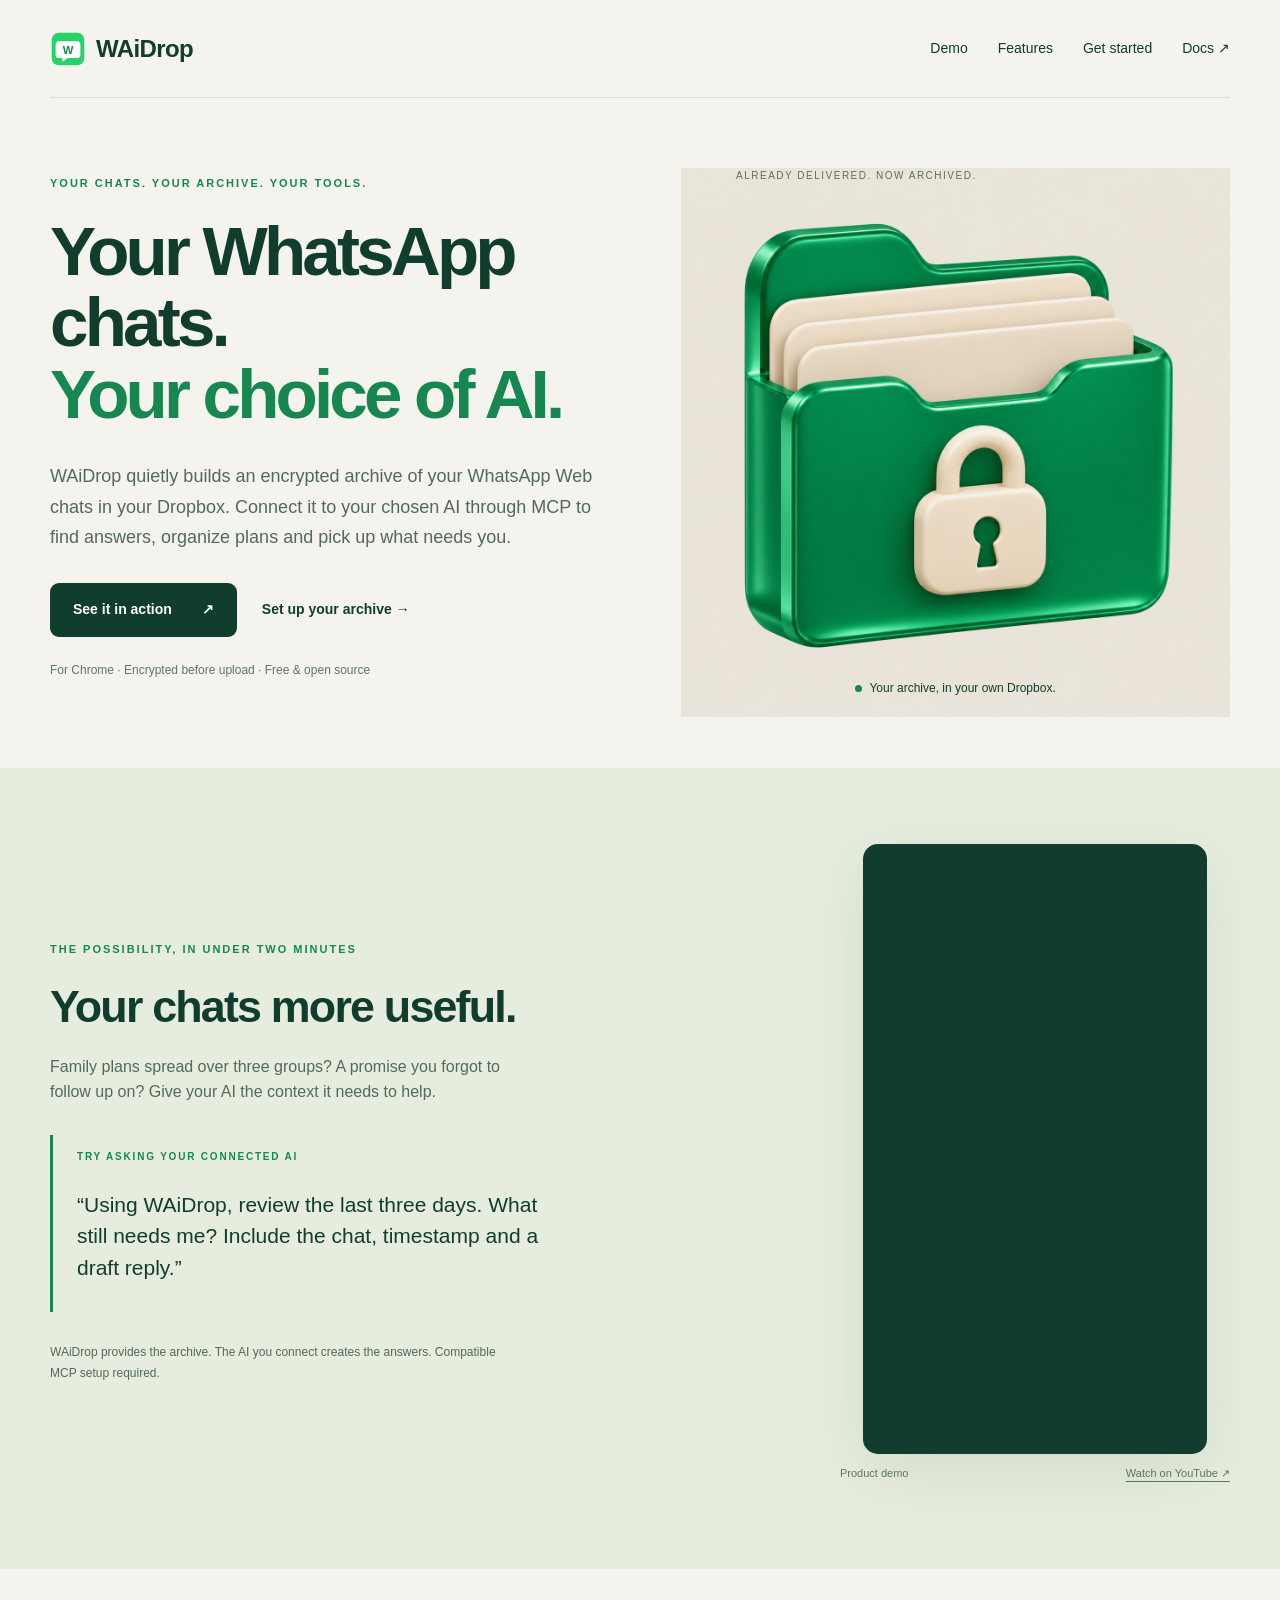
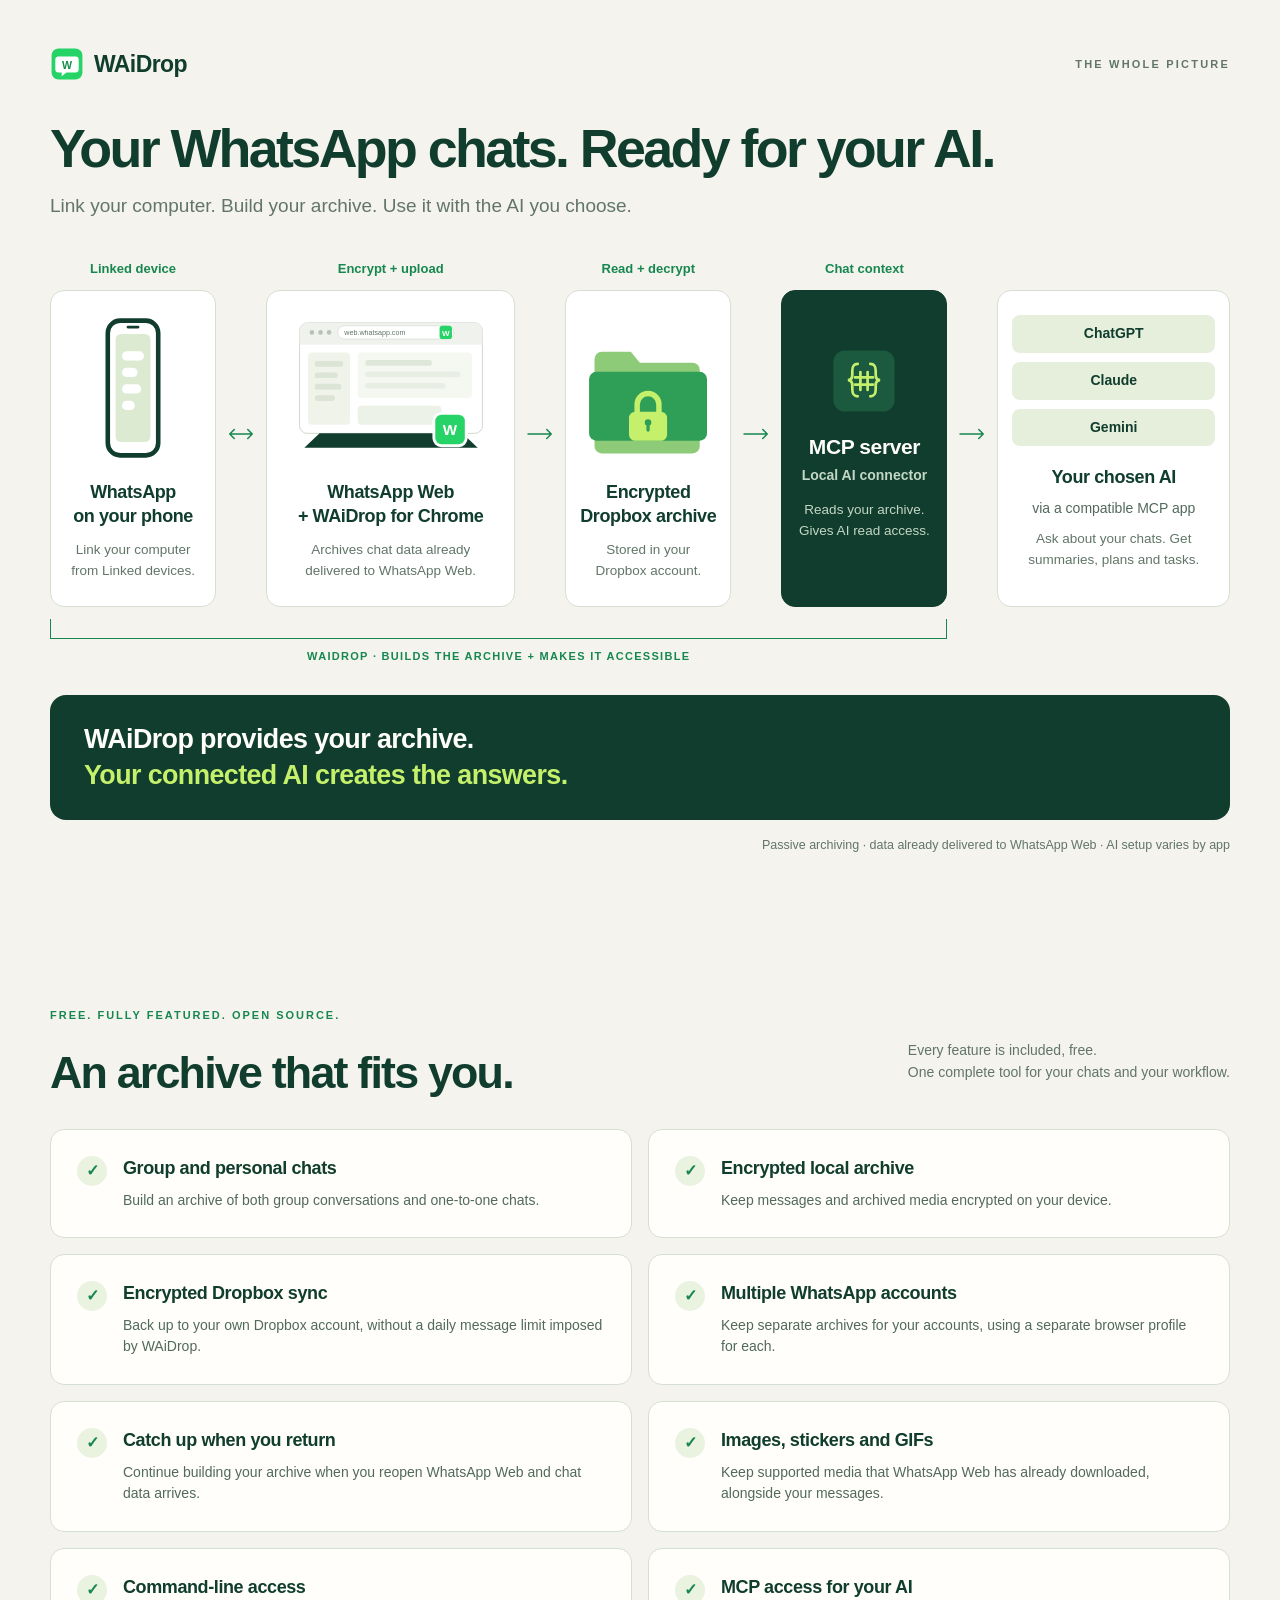
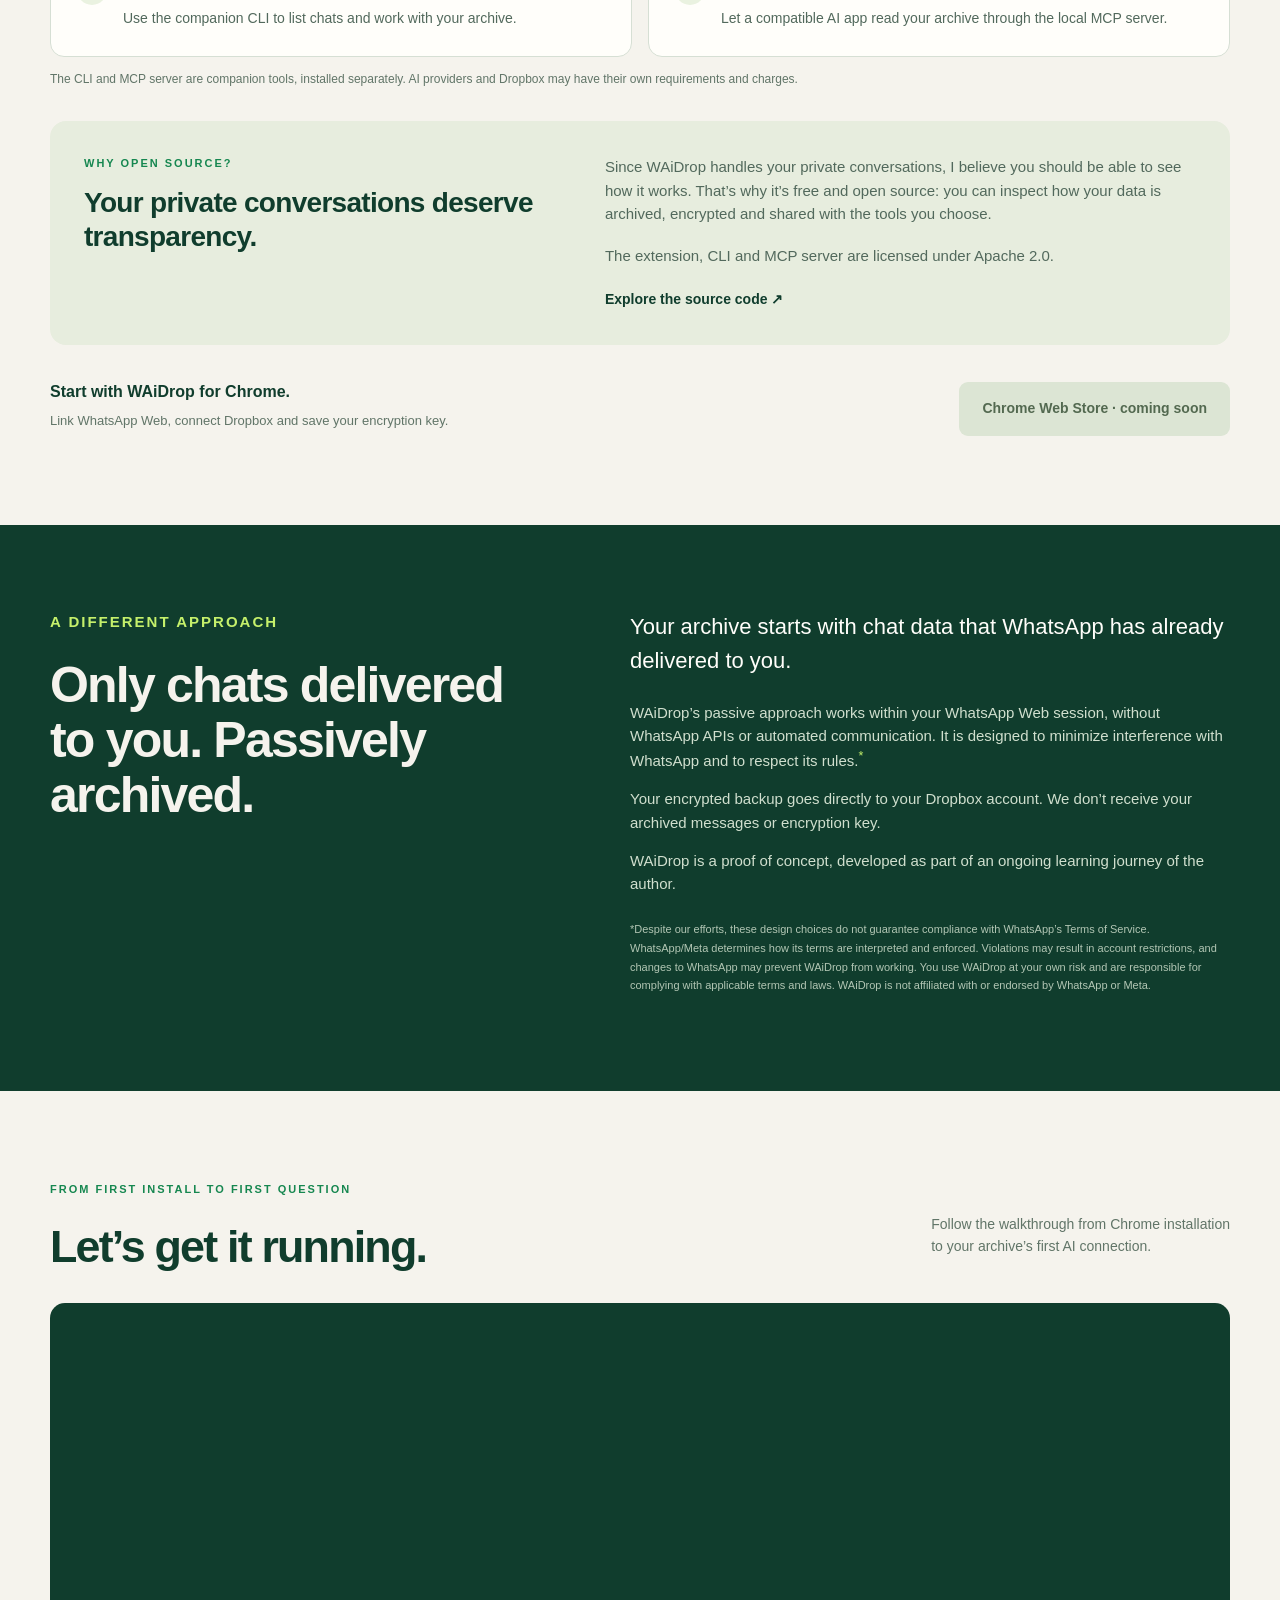
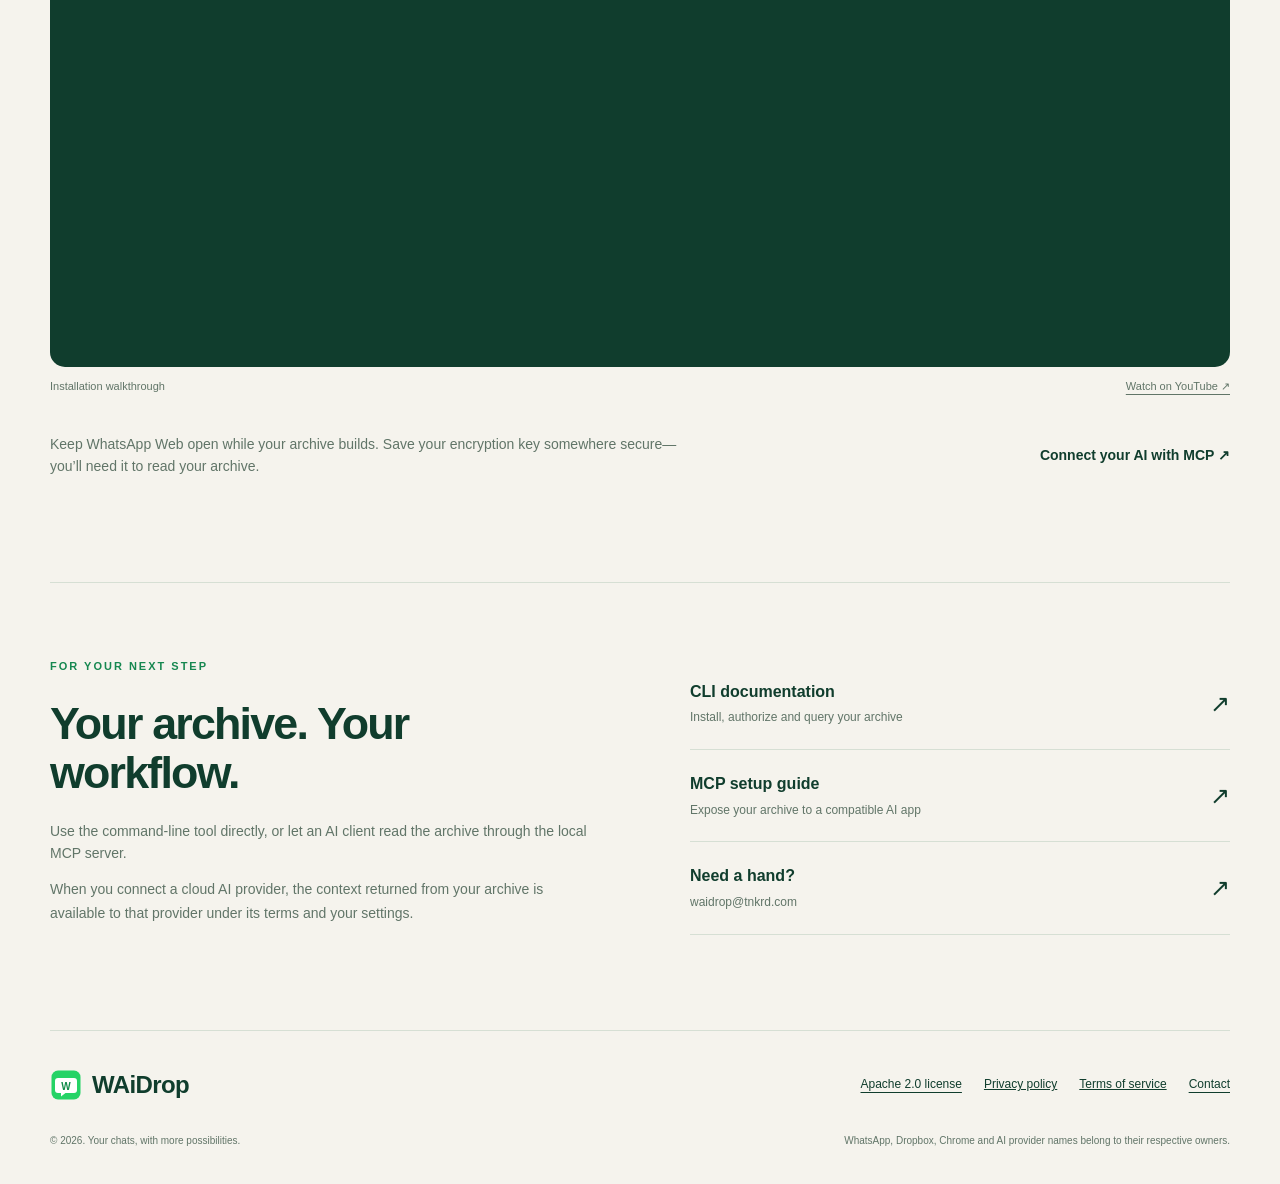
==== index.html @ aaced5b8 "Publish WAiDrop website" ====
<!doctype html>
<!-- SPDX-License-Identifier: Apache-2.0 --><html lang="en"><head><meta charset="utf-8"><meta name="viewport" content="width=device-width,initial-scale=1"><meta name="description" content="WAiDrop turns your WhatsApp Web chats into an encrypted Dropbox archive that you can use with compatible AI tools through MCP."><meta name="theme-color" content="#103d2d"><title>WAiDrop — Your WhatsApp chats. Your choice of AI.</title><link rel="icon" href="assets/logo.svg"><link rel="stylesheet" href="style.css"><script src="config.js" defer></script><script src="app.js" defer></script></head><body><a class="skip" href="#main">Skip to content</a>
<header class="nav wrap"><a href="#" class="brand"><img src="assets/logo.svg" alt="" width="36" height="36">WAiDrop</a><nav aria-label="Main navigation"><a href="#demo">Demo</a><a href="#plans">Features</a><a href="#setup">Get started</a><a href="https://github.com/thabiger/waidrop-cli#readme" target="_blank" rel="noopener">Docs ↗</a></nav></header>
<main id="main"><section class="hero wrap"><div class="hero-copy"><p class="eyebrow">YOUR CHATS. YOUR ARCHIVE. YOUR TOOLS.</p><h1>Your WhatsApp chats.<br><em>Your choice of AI.</em></h1><p class="lead">WAiDrop quietly builds an encrypted archive of your WhatsApp Web chats in your Dropbox. Connect it to your chosen AI through MCP to find answers, organize plans and pick up what needs you.</p><div class="actions"><a class="button primary" href="#demo">See it in action <span>↗</span></a><a class="text-link" href="#setup">Set up your archive →</a></div><p class="hero-note">For Chrome · Encrypted before upload · Free & open source</p></div><div class="hero-art"><span class="art-label">ALREADY DELIVERED. NOW ARCHIVED.</span><img src="assets/archive.png" alt="A green archive folder protected by a lock" width="1254" height="1254" fetchpriority="high"><div class="art-caption"><span class="dot"></span>Your archive, in your own Dropbox.</div></div></section>
<section id="demo" class="demo-section"><div class="wrap demo-grid"><div class="demo-copy"><p class="eyebrow">THE POSSIBILITY, IN UNDER TWO MINUTES</p><h2>Your chats more useful.</h2><p>Family plans spread over three groups? A promise you forgot to follow up on? Give your AI the context it needs to help.</p><div class="prompt"><span>TRY ASKING YOUR CONNECTED AI</span><p>“Using WAiDrop, review the last three days. What still needs me? Include the chat, timestamp and a draft reply.”</p></div><p class="micro">WAiDrop provides the archive. The AI you connect creates the answers. Compatible MCP setup required.</p></div><div class="demo-player"><div class="video-slot vertical" data-youtube="demoYouTubeId" data-title="WAiDrop product demo"><img class="placeholder-poster" src="assets/demo-poster.png" alt="Product demo preview"><span class="placeholder-label">Video coming soon</span></div><p class="video-caption">Product demo <a href="https://youtube.com/shorts/Az0S2JRi1bE" target="_blank" rel="noopener">Watch on YouTube ↗</a></p></div></div></section>
<section class="wrap picture-section" aria-labelledby="picture-title">
<div class="picture-top"><span class="picture-brand"><img src="assets/logo.svg" alt="" width="36" height="36">WAiDrop</span><p class="eyebrow">THE WHOLE PICTURE</p></div>
<h2 id="picture-title">Your WhatsApp chats. Ready for your AI.</h2>
<p class="picture-lead">Link your computer. Build your archive. Use it with the AI you choose.</p>
<div class="picture-flow">
<div class="picture-step"><p class="picture-label">Linked device</p><div class="picture-card"><div class="picture-art"><svg width="110" height="150" viewBox="0 0 120 160" fill="none" aria-hidden="true" focusable="false"><rect x="32.5" y="6.5" width="55" height="147" rx="13.5" fill="#fff" stroke="#103d2d" stroke-width="5"/><rect x="41" y="21" width="38" height="118" rx="6" fill="#dcead2"/><rect x="53" y="12" width="14" height="3" rx="1.5" fill="#103d2d"/><rect x="48" y="40" width="24" height="10" rx="5" fill="#fff"/><rect x="48" y="58" width="17" height="10" rx="5" fill="#fff"/><rect x="48" y="76" width="21" height="10" rx="5" fill="#fff"/><rect x="48" y="94" width="14" height="10" rx="5" fill="#fff"/></svg></div><h3>WhatsApp<br>on your phone</h3><p>Link your computer from Linked devices.</p></div></div>
<div class="picture-arrow" aria-hidden="true"><svg viewBox="0 0 40 24"><path d="M5 12h30M11 6l-6 6 6 6M29 6l6 6-6 6"/></svg></div>
<div class="picture-step"><p class="picture-label">Encrypt + upload</p><div class="picture-card"><div class="picture-art"><svg width="200" height="145" viewBox="0 0 210 152" fill="none" aria-hidden="true" focusable="false"><rect x="9" y="5" width="192" height="116" rx="8" fill="#fff" stroke="#cdd7cb"/><path d="M9 13a8 8 0 0 1 8-8h176a8 8 0 0 1 8 8v15H9V13z" fill="#f0f2ee"/><circle cx="22" cy="15" r="2.4" fill="#b8c3b6"/><circle cx="31" cy="15" r="2.4" fill="#b8c3b6"/><circle cx="40" cy="15" r="2.4" fill="#b8c3b6"/><rect x="49" y="8" width="122" height="14" rx="7" fill="#fff" stroke="#dfe4dc"/><text x="56" y="18" font-family="Inter,Arial,sans-serif" font-size="7.5" fill="#617568">web.whatsapp.com</text><rect x="156" y="8" width="13" height="14" rx="3" fill="#25d366"/><text x="162.5" y="18.5" text-anchor="middle" font-family="Arial,sans-serif" font-size="8.5" font-weight="700" fill="#fff">W</text><rect x="18" y="36" width="44" height="76" rx="4" fill="#eff3ea"/><rect x="25" y="45" width="30" height="6" rx="3" fill="#dbe4d5"/><rect x="25" y="57" width="24" height="6" rx="3" fill="#dbe4d5"/><rect x="25" y="69" width="28" height="6" rx="3" fill="#dbe4d5"/><rect x="25" y="81" width="21" height="6" rx="3" fill="#dbe4d5"/><rect x="70" y="36" width="120" height="48" rx="4" fill="#f5f8f1"/><rect x="78" y="44" width="70" height="6" rx="3" fill="#dfe7da"/><rect x="78" y="56" width="100" height="6" rx="3" fill="#e8eee3"/><rect x="78" y="68" width="84" height="6" rx="3" fill="#e8eee3"/><rect x="70" y="92" width="88" height="20" rx="4" fill="#edf2e8"/><path d="M30 121h150l16 15H14l16-15z" fill="#103d2d"/><rect x="150" y="100" width="34" height="34" rx="8" fill="#25d366" stroke="#fff" stroke-width="3"/><text x="167" y="123" text-anchor="middle" font-family="Arial,sans-serif" font-size="16" font-weight="700" fill="#fff">W</text></svg></div><h3>WhatsApp Web<br>+ WAiDrop for Chrome</h3><p>Archives chat data already delivered to WhatsApp Web.</p></div></div>
<div class="picture-arrow" aria-hidden="true"><svg viewBox="0 0 40 24"><path d="M4 12h31M29 6l6 6-6 6"/></svg></div>
<div class="picture-step"><p class="picture-label">Read + decrypt</p><div class="picture-card"><div class="picture-art"><svg width="140" height="128" viewBox="0 0 150 136" fill="none" aria-hidden="true" focusable="false"><path d="M16 24a8 8 0 0 1 8-8h32l10 12h58a8 8 0 0 1 8 8v84a8 8 0 0 1-8 8H24a8 8 0 0 1-8-8V24z" fill="#8ecb78"/><path d="M10 46a8 8 0 0 1 8-8h114a8 8 0 0 1 8 8v60a8 8 0 0 1-8 8H18a8 8 0 0 1-8-8V46z" fill="#2f9e57"/><path d="M63 84V74a12 12 0 0 1 24 0v10" stroke="#c5f06b" stroke-width="6" stroke-linecap="round"/><rect x="54" y="82" width="42" height="32" rx="7" fill="#c5f06b"/><circle cx="75" cy="94" r="3.6" fill="#2f9e57"/><rect x="73.2" y="96" width="3.6" height="8" rx="1.8" fill="#2f9e57"/></svg></div><h3>Encrypted<br>Dropbox archive</h3><p>Stored in your Dropbox account.</p></div></div>
<div class="picture-arrow" aria-hidden="true"><svg viewBox="0 0 40 24"><path d="M4 12h31M29 6l6 6-6 6"/></svg></div>
<div class="picture-step picture-step-dark"><p class="picture-label">Chat context</p><div class="picture-card"><div class="picture-art"><svg width="72" height="72" viewBox="0 0 80 80" fill="none" aria-hidden="true" focusable="false"><rect x="6" y="6" width="68" height="68" rx="13" fill="#1b5a3e"/><path d="M33 21c-6 0-6 5-6 8v4c0 4-2 6-5 6 3 0 5 2 5 6v4c0 3 0 8 6 8" stroke="#c5f06b" stroke-width="3" stroke-linecap="round"/><path d="M47 21c6 0 6 5 6 8v4c0 4 2 6 5 6-3 0-5 2-5 6v4c0 3 0 8-6 8" stroke="#c5f06b" stroke-width="3" stroke-linecap="round"/><path d="M36 30v20M44 30v20M30 36h20M30 44h20" stroke="#c5f06b" stroke-width="3" stroke-linecap="round"/></svg></div><h3>MCP server</h3><p class="picture-sub">Local AI connector</p><p>Reads your archive. Gives AI read access.</p></div></div>
<div class="picture-arrow" aria-hidden="true"><svg viewBox="0 0 40 24"><path d="M4 12h31M29 6l6 6-6 6"/></svg></div>
<div class="picture-step"><p class="picture-label" aria-hidden="true"></p><div class="picture-card"><div class="ai-pills"><span>ChatGPT</span><span>Claude</span><span>Gemini</span></div><h3>Your chosen AI</h3><p class="picture-ai-sub">via a compatible MCP app</p><p>Ask about your chats. Get summaries, plans and tasks.</p></div></div>
</div>
<div class="picture-scope" aria-hidden="true"><div class="picture-bracket"></div><p>WAiDrop · builds the archive + makes it accessible</p></div>
<div class="picture-banner"><p>WAiDrop provides your archive.</p><p>Your connected AI creates the answers.</p></div>
<p class="picture-footnote">Passive archiving · data already delivered to WhatsApp Web · AI setup varies by app</p>
</section>
<section id="plans" class="plans wrap" aria-labelledby="features-title">
<div class="section-top"><div><p class="eyebrow">FREE. FULLY FEATURED. OPEN SOURCE.</p><h2 id="features-title">An archive that fits you.</h2></div><p>Every feature is included, free.<br>One complete tool for your chats and your workflow.</p></div>
<div class="feature-grid"><article class="feature-card"><span class="feature-check" aria-hidden="true">✓</span><div><h3>Group and personal chats</h3><p>Build an archive of both group conversations and one-to-one chats.</p></div></article>
<article class="feature-card"><span class="feature-check" aria-hidden="true">✓</span><div><h3>Encrypted local archive</h3><p>Keep messages and archived media encrypted on your device.</p></div></article>
<article class="feature-card"><span class="feature-check" aria-hidden="true">✓</span><div><h3>Encrypted Dropbox sync</h3><p>Back up to your own Dropbox account, without a daily message limit imposed by WAiDrop.</p></div></article>
<article class="feature-card"><span class="feature-check" aria-hidden="true">✓</span><div><h3>Multiple WhatsApp accounts</h3><p>Keep separate archives for your accounts, using a separate browser profile for each.</p></div></article>
<article class="feature-card"><span class="feature-check" aria-hidden="true">✓</span><div><h3>Catch up when you return</h3><p>Continue building your archive when you reopen WhatsApp Web and chat data arrives.</p></div></article>
<article class="feature-card"><span class="feature-check" aria-hidden="true">✓</span><div><h3>Images, stickers and GIFs</h3><p>Keep supported media that WhatsApp Web has already downloaded, alongside your messages.</p></div></article>
<article class="feature-card"><span class="feature-check" aria-hidden="true">✓</span><div><h3>Command-line access</h3><p>Use the companion CLI to list chats and work with your archive.</p></div></article>
<article class="feature-card"><span class="feature-check" aria-hidden="true">✓</span><div><h3>MCP access for your AI</h3><p>Let a compatible AI app read your archive through the local MCP server.</p></div></article></div>
<p class="micro">The CLI and MCP server are companion tools, installed separately. AI providers and Dropbox may have their own requirements and charges.</p>
<aside class="transparency" aria-labelledby="transparency-title"><div><p class="eyebrow">WHY OPEN SOURCE?</p><h3 id="transparency-title">Your private conversations deserve transparency.</h3></div><div><p>Since WAiDrop handles your private conversations, I believe you should be able to see how it works. That’s why it’s free and open source: you can inspect how your data is archived, encrypted and shared with the tools you choose.</p><p class="micro">The extension, CLI and MCP server are licensed under Apache 2.0.</p><a class="text-link" href="https://github.com/thabiger/waidrop-extension" target="_blank" rel="noopener">Explore the source code ↗</a></div></aside>
<div class="store-row"><div><strong>Start with WAiDrop for Chrome.</strong><p>Link WhatsApp Web, connect Dropbox and save your encryption key.</p></div><a class="button primary store-link" aria-disabled="true">Chrome Web Store · coming soon</a></div>
</section>
<section class="passive"><div class="wrap passive-grid"><div><p class="eyebrow">A DIFFERENT APPROACH</p><h2>Only chats delivered to you. Passively archived.</h2></div><div><p class="passive-lead">Your archive starts with chat data that WhatsApp has already delivered to you.</p><p>WAiDrop’s passive approach works within your WhatsApp Web session, without WhatsApp APIs or automated communication. It is designed to minimize interference with WhatsApp and to respect its rules.<sup><a href="#responsibility" aria-label="Read compliance reservation">*</a></sup></p><p>Your encrypted backup goes directly to your Dropbox account. We don’t receive your archived messages or encryption key.</p><p>WAiDrop is a proof of concept, developed as part of an ongoing learning journey of the author.</p><p id="responsibility" class="reservation">*Despite our efforts, these design choices do not guarantee compliance with WhatsApp’s Terms of Service. WhatsApp/Meta determines how its terms are interpreted and enforced. Violations may result in account restrictions, and changes to WhatsApp may prevent WAiDrop from working. You use WAiDrop at your own risk and are responsible for complying with applicable terms and laws. WAiDrop is not affiliated with or endorsed by WhatsApp or Meta.</p></div></div></section>
<section id="setup" class="wrap setup"><div class="section-top"><div><p class="eyebrow">FROM FIRST INSTALL TO FIRST QUESTION</p><h2>Let’s get it running.</h2></div><p>Follow the walkthrough from Chrome installation<br>to your archive’s first AI connection.</p></div><div class="video-slot landscape" data-youtube="tutorialYouTubeId" data-title="WAiDrop installation and ChatGPT desktop walkthrough"><img class="placeholder-poster" src="assets/tutorial-poster.png" alt="Installation walkthrough preview"><span class="placeholder-label">Video coming soon</span></div><p class="video-caption">Installation walkthrough <a href="https://youtu.be/4S1On8wO6k0" target="_blank" rel="noopener">Watch on YouTube ↗</a></p><div class="setup-bottom"><p>Keep WhatsApp Web open while your archive builds. Save your encryption key somewhere secure—you’ll need it to read your archive.</p><a class="text-link" href="https://github.com/thabiger/waidrop-cli/blob/main/docs/mcp.md" target="_blank" rel="noopener">Connect your AI with MCP ↗</a></div></section>
<section id="docs" class="wrap docs"><div><p class="eyebrow">FOR YOUR NEXT STEP</p><h2>Your archive. Your workflow.</h2><p>Use the command-line tool directly, or let an AI client read the archive through the local MCP server.</p><p class="micro">When you connect a cloud AI provider, the context returned from your archive is available to that provider under its terms and your settings.</p></div><div class="doc-links"><a href="https://github.com/thabiger/waidrop-cli#readme" target="_blank" rel="noopener"><span><strong>CLI documentation</strong><small>Install, authorize and query your archive</small></span><b>↗</b></a><a href="https://github.com/thabiger/waidrop-cli/blob/main/docs/mcp.md" target="_blank" rel="noopener"><span><strong>MCP setup guide</strong><small>Expose your archive to a compatible AI app</small></span><b>↗</b></a><a href="mailto:waidrop@tnkrd.com"><span><strong>Need a hand?</strong><small>waidrop@tnkrd.com</small></span><b>↗</b></a></div></section></main>
<footer class="wrap"><div class="footer-top"><a href="#" class="brand"><img src="assets/logo.svg" alt="" width="32" height="32">WAiDrop</a><div><a href="LICENSE">Apache 2.0 license</a><button class="footer-link" data-legal="privacy">Privacy policy</button><button class="footer-link" data-legal="terms">Terms of service</button><a href="mailto:waidrop@tnkrd.com">Contact</a></div></div><div class="footer-bottom"><p>© 2026. Your chats, with more possibilities.</p><p>WhatsApp, Dropbox, Chrome and AI provider names belong to their respective owners.</p></div></footer><dialog id="legal"><div class="dialog-head"><strong id="legal-title"></strong><button id="close-legal" aria-label="Close legal information">×</button></div><div id="legal-content"></div></dialog></body></html>
---- style.css ----
/* SPDX-License-Identifier: Apache-2.0 */
*{box-sizing:border-box}html{scroll-behavior:smooth;scroll-padding-top:24px}body{margin:0;background:#f5f3ed;color:#103d2d;font-family:Inter,-apple-system,BlinkMacSystemFont,"Segoe UI",sans-serif;line-height:1.55}a{color:inherit;text-underline-offset:4px}button,a{-webkit-tap-highlight-color:transparent}button{font:inherit}.wrap{width:min(1180px,calc(100% - 80px));margin-inline:auto}.nav{display:flex;align-items:center;justify-content:space-between;padding-block:30px;border-bottom:1px solid #d6dfd4}.brand{display:flex;gap:10px;align-items:center;font-size:24px;font-weight:750;text-decoration:none;letter-spacing:-.6px}.nav nav{display:flex;gap:30px;font-size:14px}.nav nav a{text-decoration:none}.nav a:hover,.text-link:hover{text-decoration:underline}.hero{display:grid;grid-template-columns:1.15fr 1fr;align-items:center;min-height:650px;padding-block:70px}.eyebrow{font-size:11px;letter-spacing:2px;font-weight:750;margin:0 0 24px;color:#168750}h1{font-size:clamp(48px,5.4vw,74px);line-height:1.04;letter-spacing:-3.8px;margin:0 0 30px;font-weight:700}h1 em{font-style:normal;color:#168750}h2{font-size:clamp(34px,3.5vw,48px);letter-spacing:-1.8px;line-height:1.1;margin:0 0 24px;font-weight:650}h3{font-size:20px;letter-spacing:-.4px;line-height:1.3}.lead{font-size:18px;line-height:1.7;max-width:570px;color:#52695c}.actions{display:flex;gap:25px;align-items:center;margin-top:30px;flex-wrap:wrap}.button{border:0;border-radius:9px;padding:16px 23px;display:inline-flex;gap:30px;align-items:center;text-decoration:none;font-size:14px;font-weight:650}.primary{background:#103d2d;color:#fffefa}.button:hover{background:#1b5940}.text-link{font-size:14px;font-weight:650;text-decoration:none}.hero-note{font-size:12px;color:#617568;margin-top:24px}.hero-art{position:relative;text-align:center}.hero-art img{width:100%;height:auto;display:block;mix-blend-mode:multiply}.art-label{position:absolute;top:0;left:10%;font-size:10px;letter-spacing:1.5px;color:#617568}.art-caption{font-size:12px;margin-top:-38px;position:relative}.dot{display:inline-block;width:7px;height:7px;border-radius:50%;background:#168750;margin-right:7px}.demo-section{background:#e7edde;padding:76px 0}.demo-grid{display:grid;grid-template-columns:1fr 390px;gap:120px;align-items:center}.demo-copy>p:not(.eyebrow){max-width:470px;color:#52695c}.prompt{border-left:3px solid #168750;margin:30px 0;padding:8px 0 8px 24px;max-width:500px}.prompt span{font-size:10px;letter-spacing:1.8px;font-weight:700;color:#168750}.prompt p{font-size:21px;line-height:1.5}.micro{font-size:12px;line-height:1.7;color:#617568}.video-slot{background:#103d2d;position:relative;border-radius:15px;overflow:hidden}.vertical{aspect-ratio:9/16;max-height:610px;margin:auto;width:auto;max-width:100%;box-shadow:0 18px 60px #103d2d18}.video-slot video,.video-slot iframe{width:100%;height:100%;display:block;position:absolute;inset:0;border:0}.video-slot video{object-fit:contain}.landscape{aspect-ratio:16/9}.video-caption{display:flex;gap:10px;justify-content:space-between;font-size:11px;color:#617568}.video-caption span{font-size:10px;border:1px dashed #94aa95;border-radius:4px;padding:1px 5px}.flow-section{padding:86px 0;border-bottom:1px solid #d6dfd4}.flow{display:grid;grid-template-columns:1fr 40px 1fr 40px 1fr;gap:22px;margin-top:46px}.flow>span{align-self:center;color:#168750;font-size:25px}.flow b{font-size:12px;color:#168750}.flow p{font-size:14px;color:#617568;max-width:295px}.plans{padding-block:88px}.section-top{display:flex;justify-content:space-between;gap:40px;align-items:end;margin-bottom:32px}.section-top>p{font-size:14px;color:#617568}.section-top h2{margin-bottom:0}.table-wrap{background:#fffefa;border:1px solid #d6dfd4;border-radius:14px;overflow:auto}table{border-collapse:collapse;width:100%;text-align:left;font-size:14px;min-width:570px}th,td{padding:18px 26px;border-bottom:1px solid #e1e6db}tbody th{font-weight:500;width:52%}thead th{padding-block:24px}thead th span{font-size:28px;letter-spacing:-.8px}thead small{display:block;font-weight:400;color:#617568;font-size:12px}th:last-child,td:last-child{background:#eaf2e0;width:24%}tbody tr:last-child>*{border-bottom:0}td{color:#52695c}td:last-child{color:#103d2d;font-weight:600}.store-row{margin-top:35px;display:flex;gap:25px;justify-content:space-between;align-items:center}.store-row p{margin:6px 0;font-size:13px;color:#617568}.store-link[aria-disabled=true]{background:#dce5d4;color:#536950;cursor:default}.passive{background:#103d2d;color:#f5f3ed;padding:85px 0}.passive-grid{display:grid;grid-template-columns:1fr 1.2fr;gap:80px}.passive .eyebrow{color:#c5f06b}.passive h2{font-size:50px}.passive p{font-size:15px;color:#d0dfce}.passive .passive-lead{font-size:22px;color:#fffefa;margin-top:0}.passive .reservation{font-size:11px;line-height:1.7;color:#b2c6b4;margin-top:25px}.passive sup a{text-decoration:none;color:#c5f06b}.setup{padding-block:90px}.setup-bottom{display:flex;justify-content:space-between;gap:50px;align-items:center;margin-top:25px}.setup-bottom p{font-size:14px;color:#617568;max-width:650px}.setup-bottom a{white-space:nowrap}.docs{border-top:1px solid #d6dfd4;display:grid;grid-template-columns:1fr 1fr;gap:100px;padding-block:75px 90px}.docs>div>p:not(.eyebrow){color:#617568;font-size:14px}.doc-links>a{display:flex;justify-content:space-between;align-items:center;padding:22px 0;border-bottom:1px solid #d6dfd4;text-decoration:none}.doc-links>a:hover strong{text-decoration:underline}.doc-links strong,.doc-links small{display:block}.doc-links strong{font-size:16px}.doc-links small{color:#617568;font-size:12px;margin-top:4px}.doc-links b{font-size:24px;font-weight:400}footer{padding-block:35px;border-top:1px solid #d6dfd4}.footer-top,.footer-bottom{display:flex;justify-content:space-between;gap:30px;align-items:center}.footer-top>div{display:flex;gap:22px;align-items:center;font-size:12px}.footer-link{border:0;background:none;color:inherit;padding:0;cursor:pointer;text-decoration:underline;font-size:12px}.footer-bottom{margin-top:30px;align-items:start}.footer-bottom p{font-size:10px;color:#617568;margin:0;max-width:400px}dialog{border:0;border-radius:16px;padding:0;background:#fffefa;color:#103d2d;width:min(840px,calc(100% - 30px));max-height:85vh}dialog::backdrop{background:#0c281dcc;backdrop-filter:blur(4px)}.dialog-head{display:flex;justify-content:space-between;align-items:center;position:sticky;top:0;background:#fffefa;padding:20px 30px;border-bottom:1px solid #d6dfd4}.dialog-head button{background:none;border:0;font-size:30px;cursor:pointer;color:inherit}#legal-content{padding:15px 30px 35px;font-size:14px}#legal-content h1{font-size:30px;letter-spacing:-1px;line-height:1.2}#legal-content h2{font-size:21px;letter-spacing:-.5px;margin-top:35px}#legal-content table{font-size:11px;min-width:550px}#legal-content td,#legal-content th{padding:10px}.sr-only,.skip:not(:focus){position:absolute;width:1px;height:1px;overflow:hidden;clip:rect(0,0,0,0)}.skip:focus{position:fixed;z-index:10;background:#c5f06b;padding:10px}a:focus-visible,button:focus-visible{outline:3px solid #85b342;outline-offset:5px}@media(max-width:900px){.wrap{width:calc(100% - 40px)}.hero{grid-template-columns:1fr 1fr;gap:15px;min-height:auto;padding-block:60px}h1{font-size:48px;letter-spacing:-2.5px}.lead{font-size:16px}.demo-grid{gap:50px;grid-template-columns:1fr 300px}.vertical{max-height:540px}.passive-grid{gap:35px}.passive h2{font-size:40px}.docs{gap:40px}.section-top{align-items:start}.setup-bottom{flex-wrap:wrap;gap:10px}}@media(max-width:640px){.nav{padding-block:20px}.brand{font-size:21px}.nav nav{gap:15px;font-size:12px}.nav nav a:last-child{display:none}.hero{grid-template-columns:1fr;padding-top:45px}.hero-copy{position:relative;z-index:1}h1{font-size:52px;letter-spacing:-3px}.eyebrow{font-size:9px;letter-spacing:1.5px}.hero-art{width:80%;margin:20px auto 15px}.art-label{font-size:8px}.art-caption{margin-top:-25px;font-size:11px}.actions{gap:18px}.hero-note{font-size:10px}.demo-grid,.passive-grid,.docs{grid-template-columns:1fr;gap:35px}.demo-section{padding:50px 0}.demo-player{width:100%;max-width:330px;margin:auto}.vertical{max-height:580px}.prompt p{font-size:19px}.flow-section,.plans,.setup{padding-block:55px}.flow{grid-template-columns:1fr;gap:8px;margin-top:28px}.flow>span{transform:rotate(90deg);justify-self:start;margin:8px 0 8px 6px}.flow h3{margin:10px 0}.flow p{max-width:100%;margin:8px 0}.section-top{display:block}.section-top>p{margin-top:20px}.table-wrap{margin-inline:-8px}table{font-size:12px;min-width:450px}th,td{padding:15px 14px}.store-row{align-items:start;flex-direction:column}.store-link{width:100%;justify-content:center}.passive{padding:50px 0}.passive h2{font-size:40px}.setup-bottom a{white-space:normal}.docs{padding-block:50px}.footer-top,.footer-bottom{align-items:start;flex-direction:column;gap:20px}.footer-top>div{flex-wrap:wrap;gap:18px}.footer-bottom{margin-top:22px}.video-caption{font-size:10px;flex-wrap:wrap}}@media(prefers-reduced-motion:reduce){html{scroll-behavior:auto}}
.video-slot .placeholder-poster{position:absolute;inset:0;width:100%;height:100%;object-fit:contain}.placeholder-label{position:absolute;left:50%;top:50%;transform:translate(-50%,-50%);padding:12px 20px;background:#103d2deb;color:#fffefa;border:1px solid #ffffff40;border-radius:9px;font-size:14px;white-space:nowrap}

.picture-section{padding-block:78px 64px}
.picture-top{display:flex;align-items:center;justify-content:space-between;margin-bottom:38px}
.picture-brand{display:flex;align-items:center;gap:10px;font-size:23px;font-weight:750;letter-spacing:-.6px}
.picture-brand img{width:34px;height:34px}
.picture-top .eyebrow{margin:0;color:#617568;font-size:11px;letter-spacing:2.2px}
.picture-section h2{margin:0 0 14px;font-size:clamp(36px,4.2vw,54px);letter-spacing:-2.6px;line-height:1.05}
.picture-lead{margin:0 0 40px;font-size:19px;color:#617568}
.picture-flow{display:grid;grid-template-columns:1fr 34px 1.5fr 34px 1fr 34px 1fr 34px 1.4fr;column-gap:8px;align-items:stretch}
.picture-step{display:flex;flex-direction:column}
.picture-label{margin:0 0 12px;min-height:18px;font-size:13px;font-weight:650;line-height:1.4;text-align:center;color:#168750}
.picture-card{flex:1;display:flex;flex-direction:column;align-items:center;text-align:center;padding:22px 14px 24px;background:#fff;border:1px solid #d6dfd4;border-radius:14px}
.picture-art{display:flex;align-items:flex-end;justify-content:center;width:100%;height:150px;margin-bottom:18px}
.picture-art svg{display:block;max-width:100%;max-height:100%}
.picture-card h3{margin:0 0 12px;font-size:18px;line-height:1.3;letter-spacing:-.4px;font-weight:700}
.picture-card p{margin:0;max-width:210px;font-size:13.5px;line-height:1.55;color:#617568}
.picture-arrow{display:flex;align-items:center;justify-content:center}
.picture-arrow svg{width:30px;height:22px;fill:none;stroke:#168750;stroke-width:2;stroke-linecap:round;stroke-linejoin:round}
.picture-step-dark .picture-card{padding-top:26px;background:#103d2d;border-color:#103d2d;color:#f5f3ed}
.picture-step-dark .picture-art{height:100px;margin-bottom:16px}
.picture-step-dark .picture-art svg{height:72px;max-height:72px}
.picture-step-dark .picture-card h3{margin-bottom:4px;font-size:21px;color:#fffefa}
.picture-step-dark .picture-card p{color:#c4d6c5}
.picture-step-dark .picture-sub{margin:0 0 14px;font-size:14px;font-weight:600;color:#c5f06b}
.ai-pills{display:flex;flex-direction:column;gap:9px;width:100%;margin:2px 0 20px}
.ai-pills span{padding:8px 10px;border-radius:8px;background:#e6efdb;color:#103d2d;font-size:14px;font-weight:700}
.picture-ai-sub{margin:-4px 0 10px!important;font-size:14px!important;color:#52695c!important}
.picture-scope{display:grid;grid-template-columns:1fr 34px 1.5fr 34px 1fr 34px 1fr 34px 1.4fr;column-gap:8px;margin-top:12px}
.picture-bracket{grid-column:1/8;height:20px;border:1.5px solid #168750;border-top:0}
.picture-scope p{grid-column:1/8;margin:9px 0 0;font-size:11px;font-weight:700;letter-spacing:1.3px;text-align:center;text-transform:uppercase;color:#168750}
.picture-banner{margin-top:30px;padding:26px 34px;border-radius:16px;background:#103d2d;color:#fffefa}
.picture-banner p{margin:0;font-size:clamp(20px,2.1vw,27px);font-weight:700;letter-spacing:-.6px;line-height:1.35}
.picture-banner p+p{color:#c5f06b}
.picture-footnote{margin:16px 0 0;font-size:12.5px;text-align:right;color:#617568}
@media(max-width:960px){.picture-flow{grid-template-columns:1fr;gap:0}.picture-arrow{padding-block:8px}.picture-arrow svg{width:28px;height:20px;transform:rotate(90deg)}.picture-scope{display:none}.picture-card{padding:24px 20px}.picture-card p{max-width:340px}.picture-section{padding-block:55px}}
@media(max-width:640px){.picture-top{align-items:flex-start;flex-direction:column;gap:14px}.picture-brand{font-size:21px}.picture-section h2{font-size:36px;letter-spacing:-1.8px}.picture-lead{font-size:16px;margin-bottom:30px}.picture-banner{margin-top:26px;padding:20px 22px}.picture-banner p{font-size:19px}.picture-footnote{font-size:11px;line-height:1.6;text-align:left}}
.check{display:inline-flex;vertical-align:middle;color:#168750}

/* Fully featured free offering and transparency */
.feature-grid{display:grid;grid-template-columns:repeat(2,minmax(0,1fr));gap:16px}.feature-card{display:flex;gap:16px;padding:26px;background:#fffefa;border:1px solid #d6dfd4;border-radius:14px}.feature-check{flex:none;display:grid;place-items:center;width:30px;height:30px;border-radius:50%;background:#eaf2e0;color:#168750;font-weight:700}.feature-card h3{margin:1px 0 9px;font-size:18px}.feature-card p{margin:0;font-size:14px;color:#52695c}.transparency{display:grid;grid-template-columns:1fr 1.25fr;gap:48px;background:#e7edde;border-radius:16px;padding:34px;margin-top:32px}.transparency .eyebrow{margin-bottom:14px}.transparency h3{font-size:28px;line-height:1.2;letter-spacing:-.7px;margin:0}.transparency p:not(.eyebrow){margin:0 0 18px;color:#52695c;font-size:15px}@media(max-width:640px){.feature-grid,.transparency{grid-template-columns:1fr}.feature-card{padding:22px}.transparency{gap:22px;padding:26px}.transparency h3{font-size:26px}}
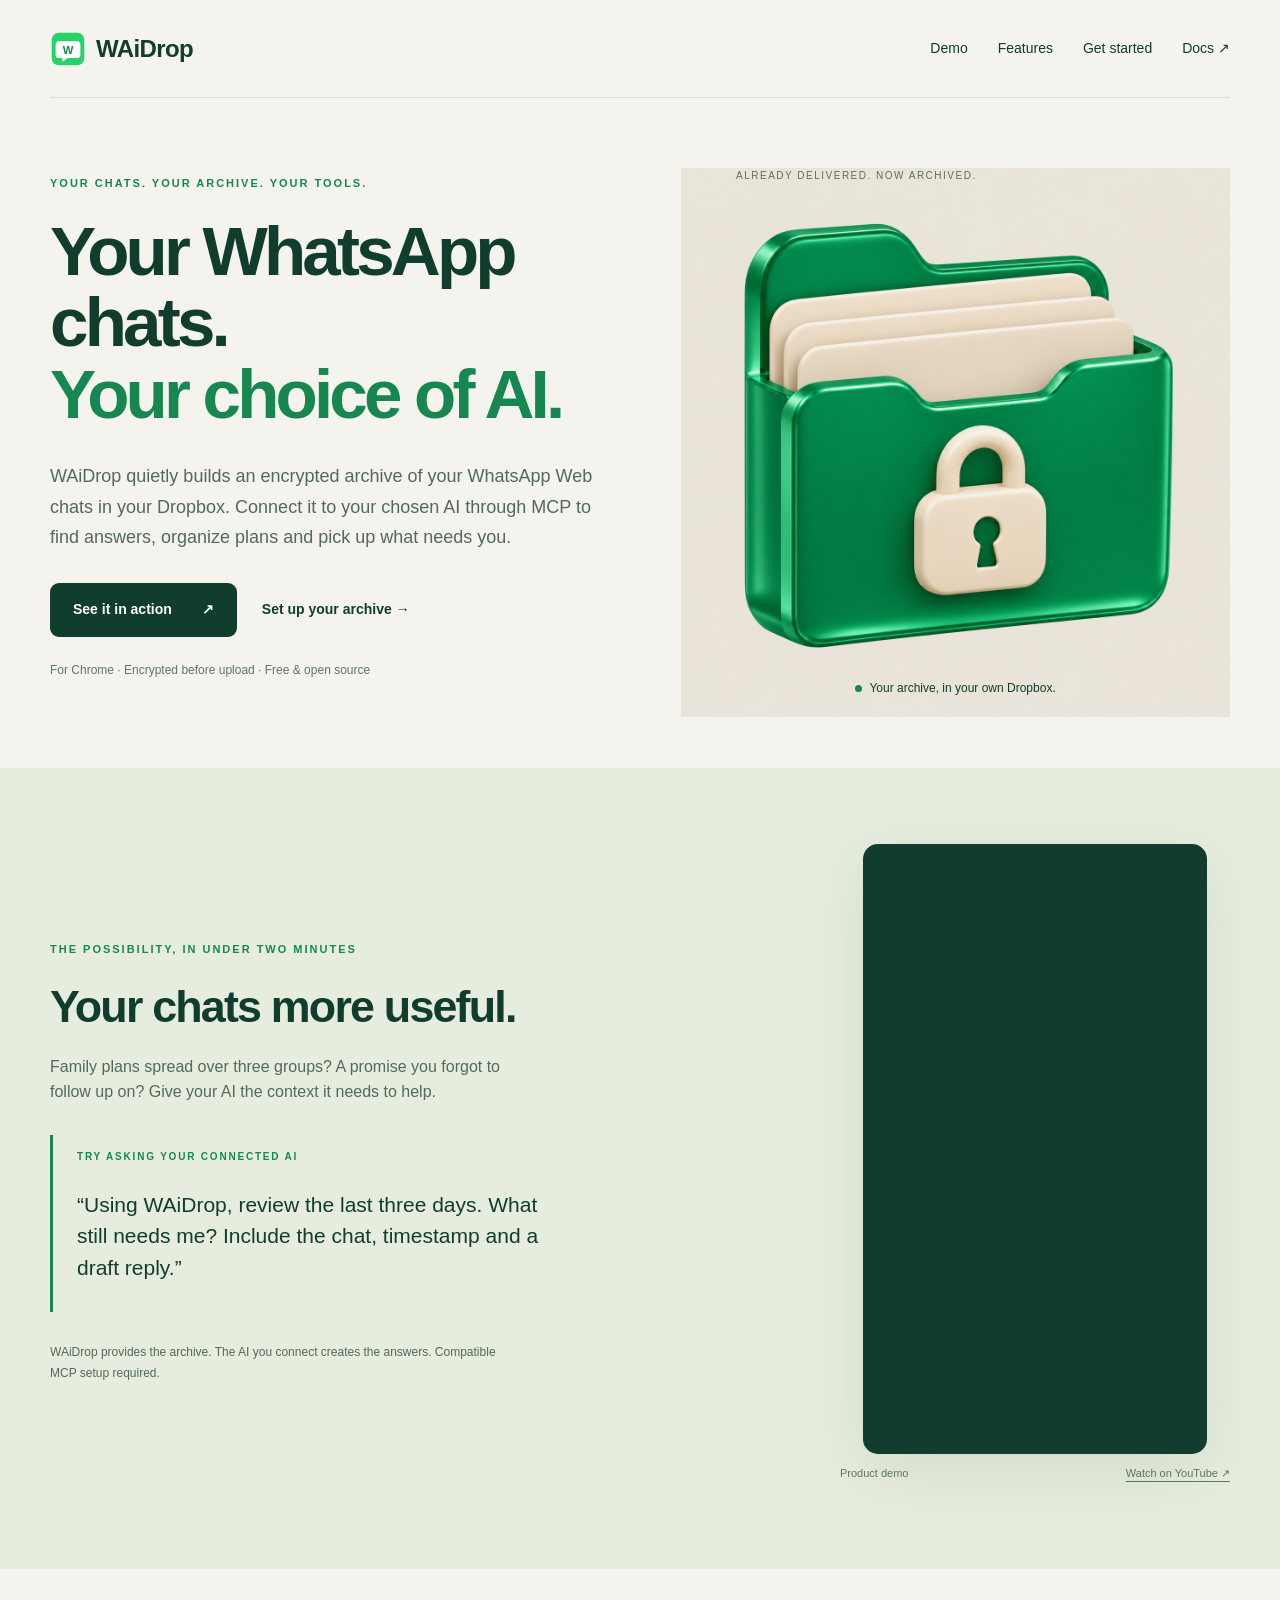
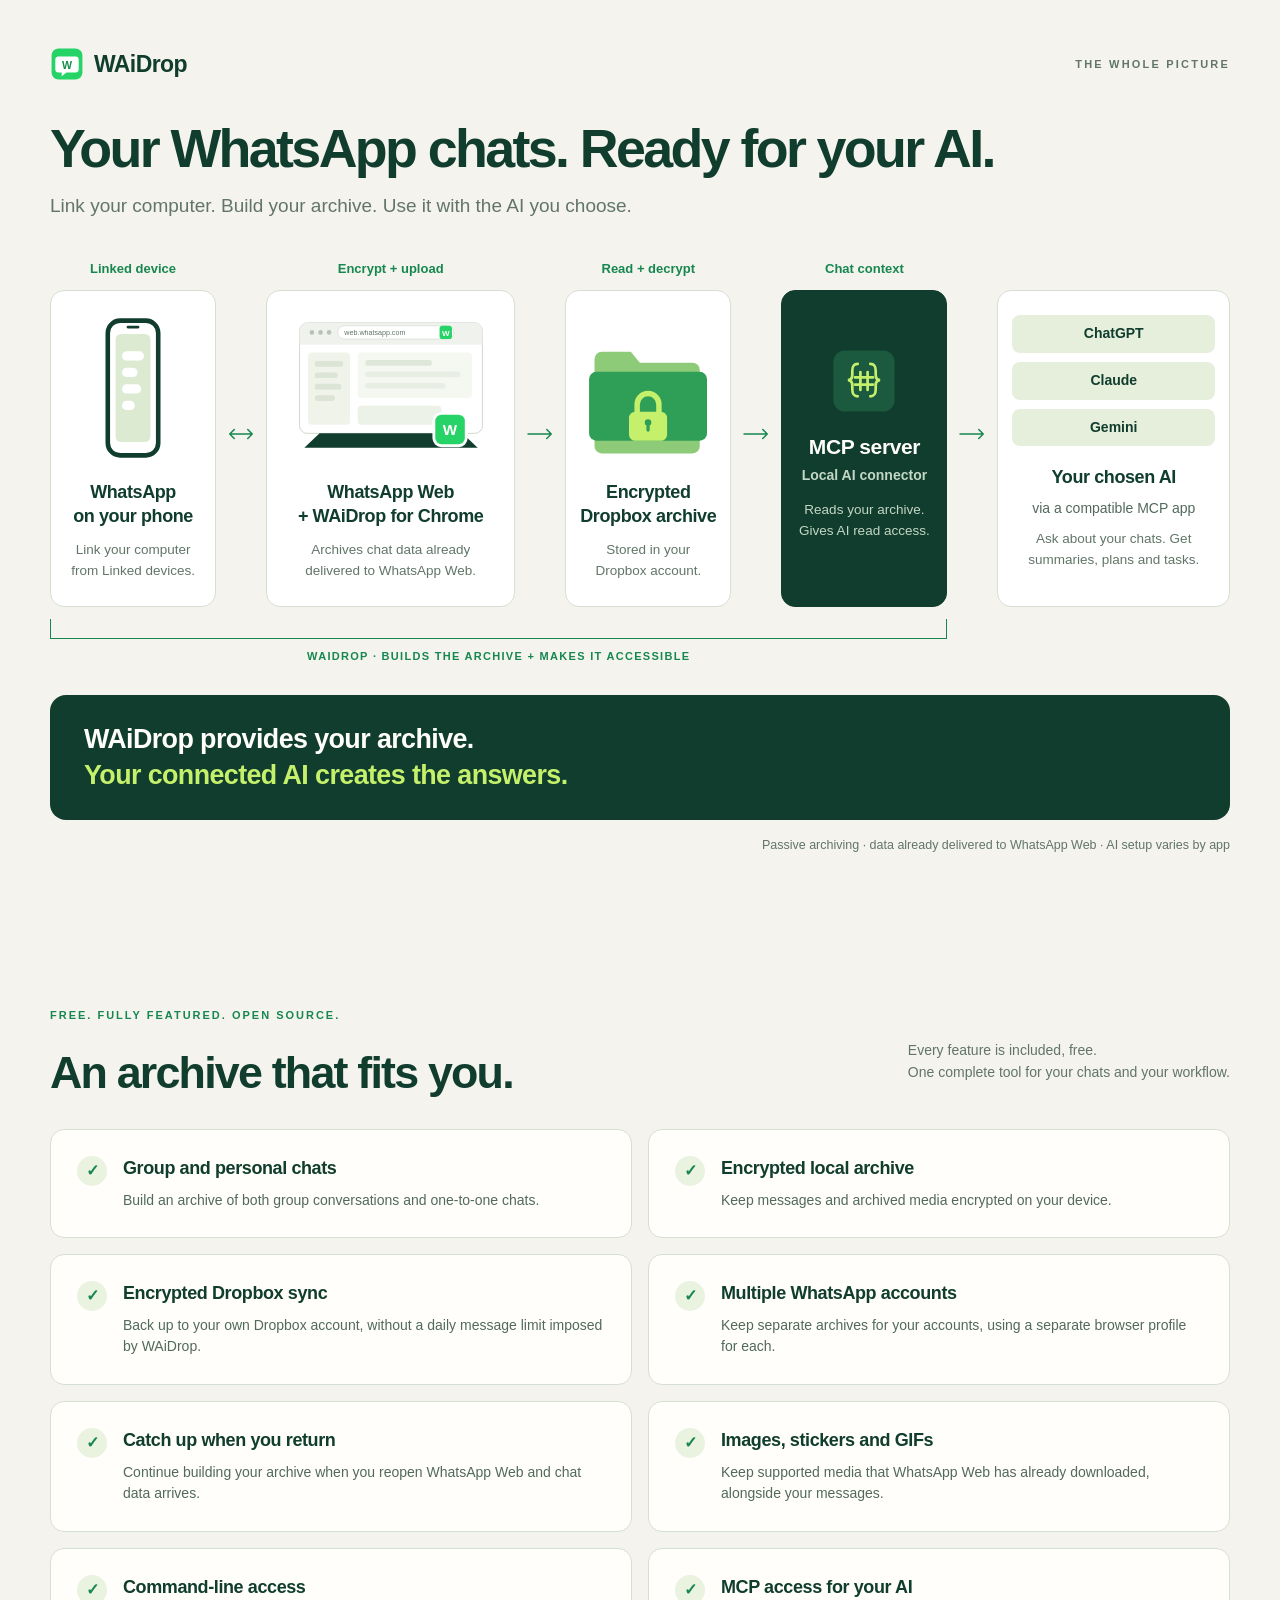
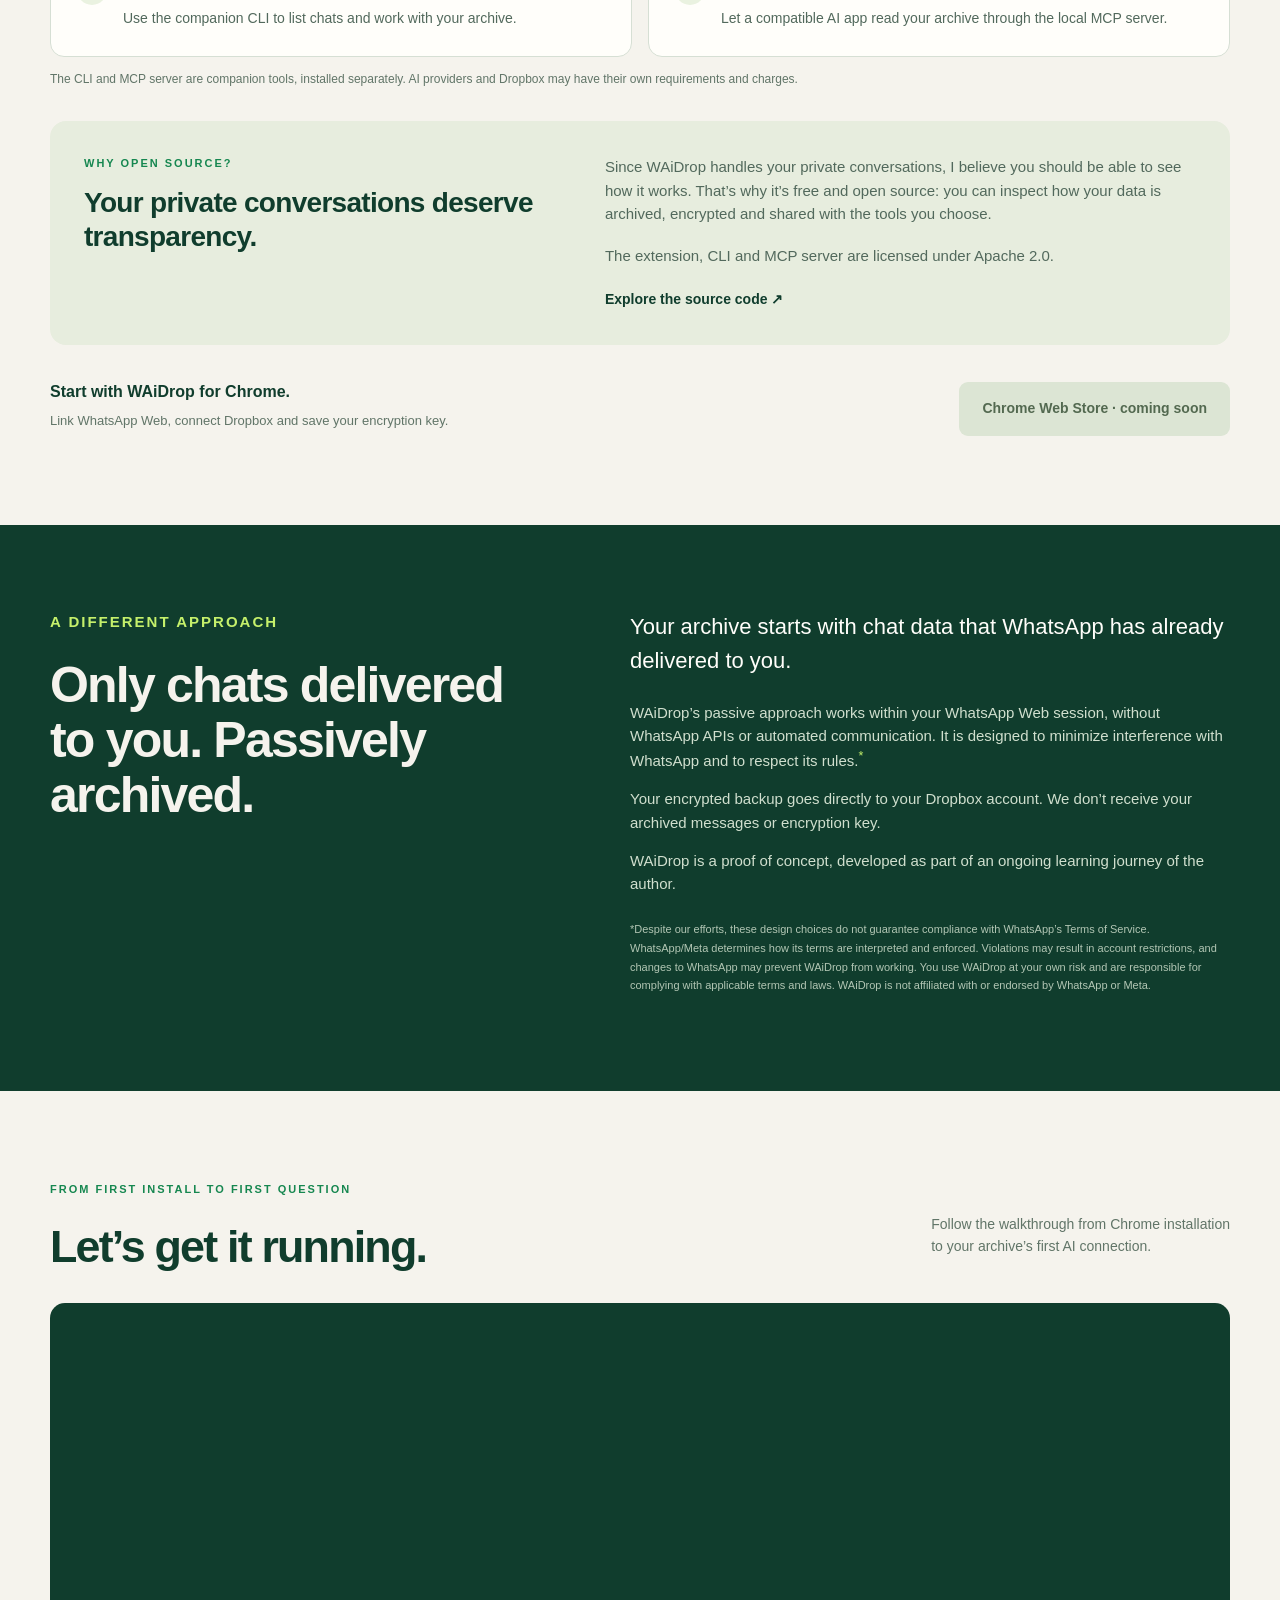
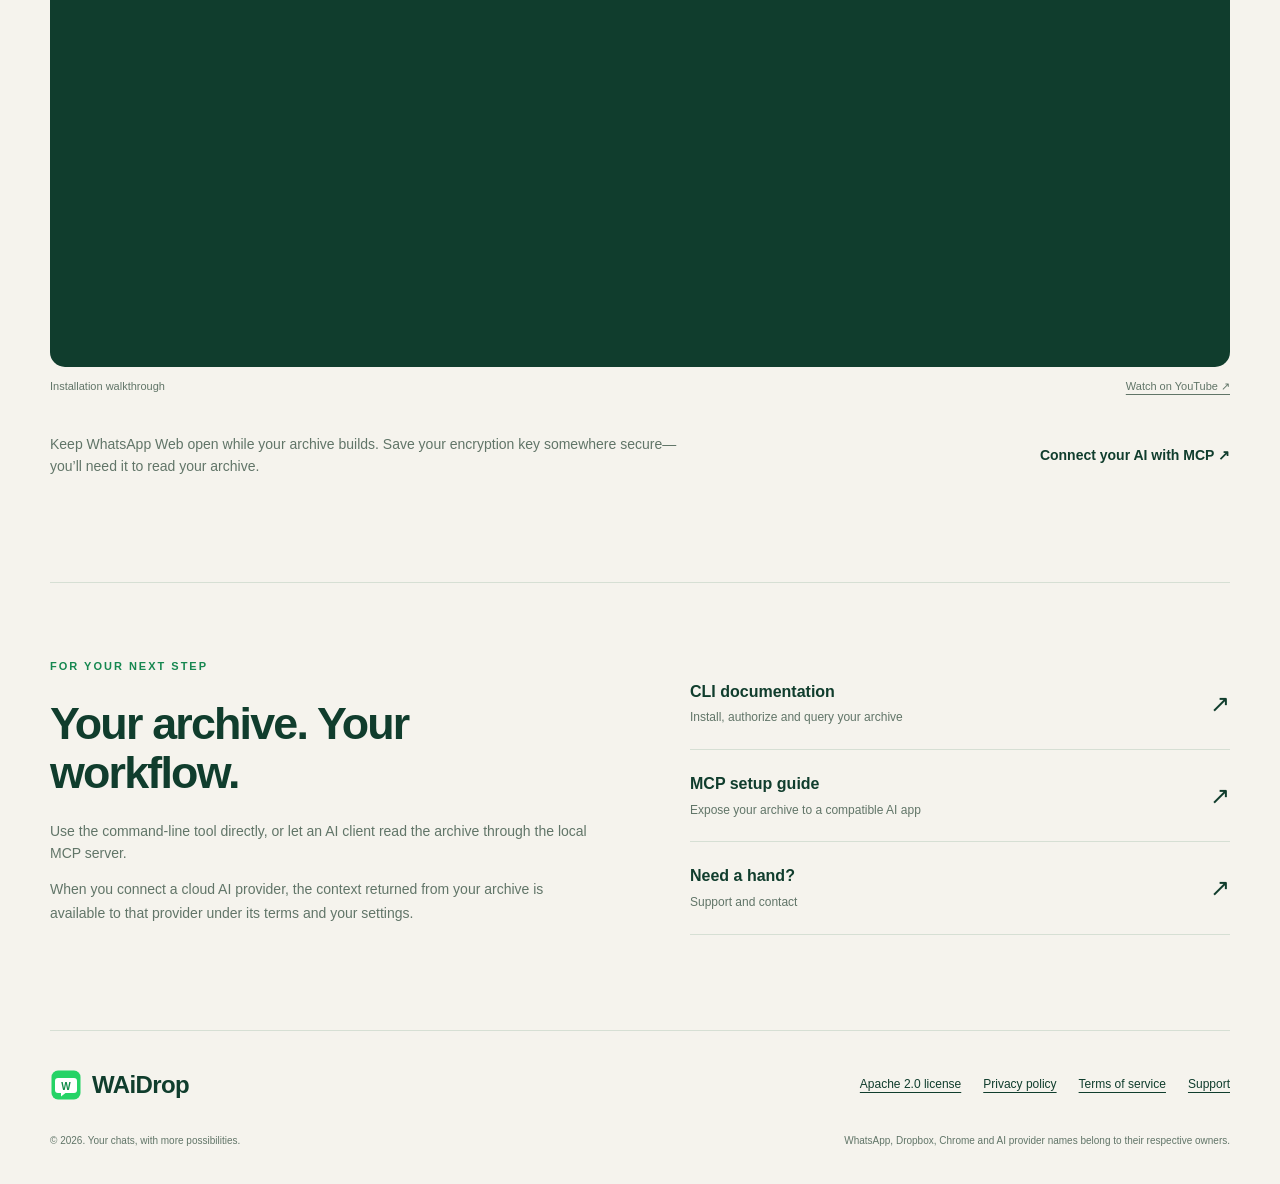
==== commit 430f4875: "add license and terms links" ====
--- a/index.html
+++ b/index.html
@@ -1,6 +1,6 @@
 <!doctype html>
 <!-- SPDX-License-Identifier: Apache-2.0 --><html lang="en"><head><meta charset="utf-8"><meta name="viewport" content="width=device-width,initial-scale=1"><meta name="description" content="WAiDrop turns your WhatsApp Web chats into an encrypted Dropbox archive that you can use with compatible AI tools through MCP."><meta name="theme-color" content="#103d2d"><title>WAiDrop — Your WhatsApp chats. Your choice of AI.</title><link rel="icon" href="assets/logo.svg"><link rel="stylesheet" href="style.css"><script src="config.js" defer></script><script src="app.js" defer></script></head><body><a class="skip" href="#main">Skip to content</a>
-<header class="nav wrap"><a href="#" class="brand"><img src="assets/logo.svg" alt="" width="36" height="36">WAiDrop</a><nav aria-label="Main navigation"><a href="#demo">Demo</a><a href="#plans">Features</a><a href="#setup">Get started</a><a href="https://github.com/thabiger/waidrop-cli#readme" target="_blank" rel="noopener">Docs ↗</a></nav></header>
+<header class="nav wrap"><a href="/" class="brand"><img src="assets/logo.svg" alt="" width="36" height="36">WAiDrop</a><nav aria-label="Main navigation"><a href="/#demo">Demo</a><a href="/#plans">Features</a><a href="/#setup">Get started</a><a href="https://github.com/thabiger/waidrop-cli#readme" target="_blank" rel="noopener">Docs ↗</a></nav></header>
 <main id="main"><section class="hero wrap"><div class="hero-copy"><p class="eyebrow">YOUR CHATS. YOUR ARCHIVE. YOUR TOOLS.</p><h1>Your WhatsApp chats.<br><em>Your choice of AI.</em></h1><p class="lead">WAiDrop quietly builds an encrypted archive of your WhatsApp Web chats in your Dropbox. Connect it to your chosen AI through MCP to find answers, organize plans and pick up what needs you.</p><div class="actions"><a class="button primary" href="#demo">See it in action <span>↗</span></a><a class="text-link" href="#setup">Set up your archive →</a></div><p class="hero-note">For Chrome · Encrypted before upload · Free & open source</p></div><div class="hero-art"><span class="art-label">ALREADY DELIVERED. NOW ARCHIVED.</span><img src="assets/archive.png" alt="A green archive folder protected by a lock" width="1254" height="1254" fetchpriority="high"><div class="art-caption"><span class="dot"></span>Your archive, in your own Dropbox.</div></div></section>
 <section id="demo" class="demo-section"><div class="wrap demo-grid"><div class="demo-copy"><p class="eyebrow">THE POSSIBILITY, IN UNDER TWO MINUTES</p><h2>Your chats more useful.</h2><p>Family plans spread over three groups? A promise you forgot to follow up on? Give your AI the context it needs to help.</p><div class="prompt"><span>TRY ASKING YOUR CONNECTED AI</span><p>“Using WAiDrop, review the last three days. What still needs me? Include the chat, timestamp and a draft reply.”</p></div><p class="micro">WAiDrop provides the archive. The AI you connect creates the answers. Compatible MCP setup required.</p></div><div class="demo-player"><div class="video-slot vertical" data-youtube="demoYouTubeId" data-title="WAiDrop product demo"><img class="placeholder-poster" src="assets/demo-poster.png" alt="Product demo preview"><span class="placeholder-label">Video coming soon</span></div><p class="video-caption">Product demo <a href="https://youtube.com/shorts/Az0S2JRi1bE" target="_blank" rel="noopener">Watch on YouTube ↗</a></p></div></div></section>
 <section class="wrap picture-section" aria-labelledby="picture-title">
@@ -38,5 +38,5 @@
 </section>
 <section class="passive"><div class="wrap passive-grid"><div><p class="eyebrow">A DIFFERENT APPROACH</p><h2>Only chats delivered to you. Passively archived.</h2></div><div><p class="passive-lead">Your archive starts with chat data that WhatsApp has already delivered to you.</p><p>WAiDrop’s passive approach works within your WhatsApp Web session, without WhatsApp APIs or automated communication. It is designed to minimize interference with WhatsApp and to respect its rules.<sup><a href="#responsibility" aria-label="Read compliance reservation">*</a></sup></p><p>Your encrypted backup goes directly to your Dropbox account. We don’t receive your archived messages or encryption key.</p><p>WAiDrop is a proof of concept, developed as part of an ongoing learning journey of the author.</p><p id="responsibility" class="reservation">*Despite our efforts, these design choices do not guarantee compliance with WhatsApp’s Terms of Service. WhatsApp/Meta determines how its terms are interpreted and enforced. Violations may result in account restrictions, and changes to WhatsApp may prevent WAiDrop from working. You use WAiDrop at your own risk and are responsible for complying with applicable terms and laws. WAiDrop is not affiliated with or endorsed by WhatsApp or Meta.</p></div></div></section>
 <section id="setup" class="wrap setup"><div class="section-top"><div><p class="eyebrow">FROM FIRST INSTALL TO FIRST QUESTION</p><h2>Let’s get it running.</h2></div><p>Follow the walkthrough from Chrome installation<br>to your archive’s first AI connection.</p></div><div class="video-slot landscape" data-youtube="tutorialYouTubeId" data-title="WAiDrop installation and ChatGPT desktop walkthrough"><img class="placeholder-poster" src="assets/tutorial-poster.png" alt="Installation walkthrough preview"><span class="placeholder-label">Video coming soon</span></div><p class="video-caption">Installation walkthrough <a href="https://youtu.be/4S1On8wO6k0" target="_blank" rel="noopener">Watch on YouTube ↗</a></p><div class="setup-bottom"><p>Keep WhatsApp Web open while your archive builds. Save your encryption key somewhere secure—you’ll need it to read your archive.</p><a class="text-link" href="https://github.com/thabiger/waidrop-cli/blob/main/docs/mcp.md" target="_blank" rel="noopener">Connect your AI with MCP ↗</a></div></section>
-<section id="docs" class="wrap docs"><div><p class="eyebrow">FOR YOUR NEXT STEP</p><h2>Your archive. Your workflow.</h2><p>Use the command-line tool directly, or let an AI client read the archive through the local MCP server.</p><p class="micro">When you connect a cloud AI provider, the context returned from your archive is available to that provider under its terms and your settings.</p></div><div class="doc-links"><a href="https://github.com/thabiger/waidrop-cli#readme" target="_blank" rel="noopener"><span><strong>CLI documentation</strong><small>Install, authorize and query your archive</small></span><b>↗</b></a><a href="https://github.com/thabiger/waidrop-cli/blob/main/docs/mcp.md" target="_blank" rel="noopener"><span><strong>MCP setup guide</strong><small>Expose your archive to a compatible AI app</small></span><b>↗</b></a><a href="mailto:waidrop@tnkrd.com"><span><strong>Need a hand?</strong><small>waidrop@tnkrd.com</small></span><b>↗</b></a></div></section></main>
-<footer class="wrap"><div class="footer-top"><a href="#" class="brand"><img src="assets/logo.svg" alt="" width="32" height="32">WAiDrop</a><div><a href="LICENSE">Apache 2.0 license</a><button class="footer-link" data-legal="privacy">Privacy policy</button><button class="footer-link" data-legal="terms">Terms of service</button><a href="mailto:waidrop@tnkrd.com">Contact</a></div></div><div class="footer-bottom"><p>© 2026. Your chats, with more possibilities.</p><p>WhatsApp, Dropbox, Chrome and AI provider names belong to their respective owners.</p></div></footer><dialog id="legal"><div class="dialog-head"><strong id="legal-title"></strong><button id="close-legal" aria-label="Close legal information">×</button></div><div id="legal-content"></div></dialog></body></html>+<section id="docs" class="wrap docs"><div><p class="eyebrow">FOR YOUR NEXT STEP</p><h2>Your archive. Your workflow.</h2><p>Use the command-line tool directly, or let an AI client read the archive through the local MCP server.</p><p class="micro">When you connect a cloud AI provider, the context returned from your archive is available to that provider under its terms and your settings.</p></div><div class="doc-links"><a href="https://github.com/thabiger/waidrop-cli#readme" target="_blank" rel="noopener"><span><strong>CLI documentation</strong><small>Install, authorize and query your archive</small></span><b>↗</b></a><a href="https://github.com/thabiger/waidrop-cli/blob/main/docs/mcp.md" target="_blank" rel="noopener"><span><strong>MCP setup guide</strong><small>Expose your archive to a compatible AI app</small></span><b>↗</b></a><a href="/support"><span><strong>Need a hand?</strong><small>Support and contact</small></span><b>↗</b></a></div></section></main>
+<footer class="wrap"><div class="footer-top"><a href="/" class="brand"><img src="assets/logo.svg" alt="" width="32" height="32">WAiDrop</a><div><a href="/LICENSE">Apache 2.0 license</a><a href="/privacy">Privacy policy</a><a href="/terms">Terms of service</a><a href="/support">Support</a></div></div><div class="footer-bottom"><p>© 2026. Your chats, with more possibilities.</p><p>WhatsApp, Dropbox, Chrome and AI provider names belong to their respective owners.</p></div></footer></body></html>
--- a/style.css
+++ b/style.css
@@ -1,5 +1,5 @@
 /* SPDX-License-Identifier: Apache-2.0 */
-*{box-sizing:border-box}html{scroll-behavior:smooth;scroll-padding-top:24px}body{margin:0;background:#f5f3ed;color:#103d2d;font-family:Inter,-apple-system,BlinkMacSystemFont,"Segoe UI",sans-serif;line-height:1.55}a{color:inherit;text-underline-offset:4px}button,a{-webkit-tap-highlight-color:transparent}button{font:inherit}.wrap{width:min(1180px,calc(100% - 80px));margin-inline:auto}.nav{display:flex;align-items:center;justify-content:space-between;padding-block:30px;border-bottom:1px solid #d6dfd4}.brand{display:flex;gap:10px;align-items:center;font-size:24px;font-weight:750;text-decoration:none;letter-spacing:-.6px}.nav nav{display:flex;gap:30px;font-size:14px}.nav nav a{text-decoration:none}.nav a:hover,.text-link:hover{text-decoration:underline}.hero{display:grid;grid-template-columns:1.15fr 1fr;align-items:center;min-height:650px;padding-block:70px}.eyebrow{font-size:11px;letter-spacing:2px;font-weight:750;margin:0 0 24px;color:#168750}h1{font-size:clamp(48px,5.4vw,74px);line-height:1.04;letter-spacing:-3.8px;margin:0 0 30px;font-weight:700}h1 em{font-style:normal;color:#168750}h2{font-size:clamp(34px,3.5vw,48px);letter-spacing:-1.8px;line-height:1.1;margin:0 0 24px;font-weight:650}h3{font-size:20px;letter-spacing:-.4px;line-height:1.3}.lead{font-size:18px;line-height:1.7;max-width:570px;color:#52695c}.actions{display:flex;gap:25px;align-items:center;margin-top:30px;flex-wrap:wrap}.button{border:0;border-radius:9px;padding:16px 23px;display:inline-flex;gap:30px;align-items:center;text-decoration:none;font-size:14px;font-weight:650}.primary{background:#103d2d;color:#fffefa}.button:hover{background:#1b5940}.text-link{font-size:14px;font-weight:650;text-decoration:none}.hero-note{font-size:12px;color:#617568;margin-top:24px}.hero-art{position:relative;text-align:center}.hero-art img{width:100%;height:auto;display:block;mix-blend-mode:multiply}.art-label{position:absolute;top:0;left:10%;font-size:10px;letter-spacing:1.5px;color:#617568}.art-caption{font-size:12px;margin-top:-38px;position:relative}.dot{display:inline-block;width:7px;height:7px;border-radius:50%;background:#168750;margin-right:7px}.demo-section{background:#e7edde;padding:76px 0}.demo-grid{display:grid;grid-template-columns:1fr 390px;gap:120px;align-items:center}.demo-copy>p:not(.eyebrow){max-width:470px;color:#52695c}.prompt{border-left:3px solid #168750;margin:30px 0;padding:8px 0 8px 24px;max-width:500px}.prompt span{font-size:10px;letter-spacing:1.8px;font-weight:700;color:#168750}.prompt p{font-size:21px;line-height:1.5}.micro{font-size:12px;line-height:1.7;color:#617568}.video-slot{background:#103d2d;position:relative;border-radius:15px;overflow:hidden}.vertical{aspect-ratio:9/16;max-height:610px;margin:auto;width:auto;max-width:100%;box-shadow:0 18px 60px #103d2d18}.video-slot video,.video-slot iframe{width:100%;height:100%;display:block;position:absolute;inset:0;border:0}.video-slot video{object-fit:contain}.landscape{aspect-ratio:16/9}.video-caption{display:flex;gap:10px;justify-content:space-between;font-size:11px;color:#617568}.video-caption span{font-size:10px;border:1px dashed #94aa95;border-radius:4px;padding:1px 5px}.flow-section{padding:86px 0;border-bottom:1px solid #d6dfd4}.flow{display:grid;grid-template-columns:1fr 40px 1fr 40px 1fr;gap:22px;margin-top:46px}.flow>span{align-self:center;color:#168750;font-size:25px}.flow b{font-size:12px;color:#168750}.flow p{font-size:14px;color:#617568;max-width:295px}.plans{padding-block:88px}.section-top{display:flex;justify-content:space-between;gap:40px;align-items:end;margin-bottom:32px}.section-top>p{font-size:14px;color:#617568}.section-top h2{margin-bottom:0}.table-wrap{background:#fffefa;border:1px solid #d6dfd4;border-radius:14px;overflow:auto}table{border-collapse:collapse;width:100%;text-align:left;font-size:14px;min-width:570px}th,td{padding:18px 26px;border-bottom:1px solid #e1e6db}tbody th{font-weight:500;width:52%}thead th{padding-block:24px}thead th span{font-size:28px;letter-spacing:-.8px}thead small{display:block;font-weight:400;color:#617568;font-size:12px}th:last-child,td:last-child{background:#eaf2e0;width:24%}tbody tr:last-child>*{border-bottom:0}td{color:#52695c}td:last-child{color:#103d2d;font-weight:600}.store-row{margin-top:35px;display:flex;gap:25px;justify-content:space-between;align-items:center}.store-row p{margin:6px 0;font-size:13px;color:#617568}.store-link[aria-disabled=true]{background:#dce5d4;color:#536950;cursor:default}.passive{background:#103d2d;color:#f5f3ed;padding:85px 0}.passive-grid{display:grid;grid-template-columns:1fr 1.2fr;gap:80px}.passive .eyebrow{color:#c5f06b}.passive h2{font-size:50px}.passive p{font-size:15px;color:#d0dfce}.passive .passive-lead{font-size:22px;color:#fffefa;margin-top:0}.passive .reservation{font-size:11px;line-height:1.7;color:#b2c6b4;margin-top:25px}.passive sup a{text-decoration:none;color:#c5f06b}.setup{padding-block:90px}.setup-bottom{display:flex;justify-content:space-between;gap:50px;align-items:center;margin-top:25px}.setup-bottom p{font-size:14px;color:#617568;max-width:650px}.setup-bottom a{white-space:nowrap}.docs{border-top:1px solid #d6dfd4;display:grid;grid-template-columns:1fr 1fr;gap:100px;padding-block:75px 90px}.docs>div>p:not(.eyebrow){color:#617568;font-size:14px}.doc-links>a{display:flex;justify-content:space-between;align-items:center;padding:22px 0;border-bottom:1px solid #d6dfd4;text-decoration:none}.doc-links>a:hover strong{text-decoration:underline}.doc-links strong,.doc-links small{display:block}.doc-links strong{font-size:16px}.doc-links small{color:#617568;font-size:12px;margin-top:4px}.doc-links b{font-size:24px;font-weight:400}footer{padding-block:35px;border-top:1px solid #d6dfd4}.footer-top,.footer-bottom{display:flex;justify-content:space-between;gap:30px;align-items:center}.footer-top>div{display:flex;gap:22px;align-items:center;font-size:12px}.footer-link{border:0;background:none;color:inherit;padding:0;cursor:pointer;text-decoration:underline;font-size:12px}.footer-bottom{margin-top:30px;align-items:start}.footer-bottom p{font-size:10px;color:#617568;margin:0;max-width:400px}dialog{border:0;border-radius:16px;padding:0;background:#fffefa;color:#103d2d;width:min(840px,calc(100% - 30px));max-height:85vh}dialog::backdrop{background:#0c281dcc;backdrop-filter:blur(4px)}.dialog-head{display:flex;justify-content:space-between;align-items:center;position:sticky;top:0;background:#fffefa;padding:20px 30px;border-bottom:1px solid #d6dfd4}.dialog-head button{background:none;border:0;font-size:30px;cursor:pointer;color:inherit}#legal-content{padding:15px 30px 35px;font-size:14px}#legal-content h1{font-size:30px;letter-spacing:-1px;line-height:1.2}#legal-content h2{font-size:21px;letter-spacing:-.5px;margin-top:35px}#legal-content table{font-size:11px;min-width:550px}#legal-content td,#legal-content th{padding:10px}.sr-only,.skip:not(:focus){position:absolute;width:1px;height:1px;overflow:hidden;clip:rect(0,0,0,0)}.skip:focus{position:fixed;z-index:10;background:#c5f06b;padding:10px}a:focus-visible,button:focus-visible{outline:3px solid #85b342;outline-offset:5px}@media(max-width:900px){.wrap{width:calc(100% - 40px)}.hero{grid-template-columns:1fr 1fr;gap:15px;min-height:auto;padding-block:60px}h1{font-size:48px;letter-spacing:-2.5px}.lead{font-size:16px}.demo-grid{gap:50px;grid-template-columns:1fr 300px}.vertical{max-height:540px}.passive-grid{gap:35px}.passive h2{font-size:40px}.docs{gap:40px}.section-top{align-items:start}.setup-bottom{flex-wrap:wrap;gap:10px}}@media(max-width:640px){.nav{padding-block:20px}.brand{font-size:21px}.nav nav{gap:15px;font-size:12px}.nav nav a:last-child{display:none}.hero{grid-template-columns:1fr;padding-top:45px}.hero-copy{position:relative;z-index:1}h1{font-size:52px;letter-spacing:-3px}.eyebrow{font-size:9px;letter-spacing:1.5px}.hero-art{width:80%;margin:20px auto 15px}.art-label{font-size:8px}.art-caption{margin-top:-25px;font-size:11px}.actions{gap:18px}.hero-note{font-size:10px}.demo-grid,.passive-grid,.docs{grid-template-columns:1fr;gap:35px}.demo-section{padding:50px 0}.demo-player{width:100%;max-width:330px;margin:auto}.vertical{max-height:580px}.prompt p{font-size:19px}.flow-section,.plans,.setup{padding-block:55px}.flow{grid-template-columns:1fr;gap:8px;margin-top:28px}.flow>span{transform:rotate(90deg);justify-self:start;margin:8px 0 8px 6px}.flow h3{margin:10px 0}.flow p{max-width:100%;margin:8px 0}.section-top{display:block}.section-top>p{margin-top:20px}.table-wrap{margin-inline:-8px}table{font-size:12px;min-width:450px}th,td{padding:15px 14px}.store-row{align-items:start;flex-direction:column}.store-link{width:100%;justify-content:center}.passive{padding:50px 0}.passive h2{font-size:40px}.setup-bottom a{white-space:normal}.docs{padding-block:50px}.footer-top,.footer-bottom{align-items:start;flex-direction:column;gap:20px}.footer-top>div{flex-wrap:wrap;gap:18px}.footer-bottom{margin-top:22px}.video-caption{font-size:10px;flex-wrap:wrap}}@media(prefers-reduced-motion:reduce){html{scroll-behavior:auto}}
+*{box-sizing:border-box}html{scroll-behavior:smooth;scroll-padding-top:24px}body{margin:0;background:#f5f3ed;color:#103d2d;font-family:Inter,-apple-system,BlinkMacSystemFont,"Segoe UI",sans-serif;line-height:1.55}a{color:inherit;text-underline-offset:4px}button,a{-webkit-tap-highlight-color:transparent}button{font:inherit}.wrap{width:min(1180px,calc(100% - 80px));margin-inline:auto}.nav{display:flex;align-items:center;justify-content:space-between;padding-block:30px;border-bottom:1px solid #d6dfd4}.brand{display:flex;gap:10px;align-items:center;font-size:24px;font-weight:750;text-decoration:none;letter-spacing:-.6px}.nav nav{display:flex;gap:30px;font-size:14px}.nav nav a{text-decoration:none}.nav a:hover,.text-link:hover{text-decoration:underline}.hero{display:grid;grid-template-columns:1.15fr 1fr;align-items:center;min-height:650px;padding-block:70px}.eyebrow{font-size:11px;letter-spacing:2px;font-weight:750;margin:0 0 24px;color:#168750}h1{font-size:clamp(48px,5.4vw,74px);line-height:1.04;letter-spacing:-3.8px;margin:0 0 30px;font-weight:700}h1 em{font-style:normal;color:#168750}h2{font-size:clamp(34px,3.5vw,48px);letter-spacing:-1.8px;line-height:1.1;margin:0 0 24px;font-weight:650}h3{font-size:20px;letter-spacing:-.4px;line-height:1.3}.lead{font-size:18px;line-height:1.7;max-width:570px;color:#52695c}.actions{display:flex;gap:25px;align-items:center;margin-top:30px;flex-wrap:wrap}.button{border:0;border-radius:9px;padding:16px 23px;display:inline-flex;gap:30px;align-items:center;text-decoration:none;font-size:14px;font-weight:650}.primary{background:#103d2d;color:#fffefa}.button:hover{background:#1b5940}.text-link{font-size:14px;font-weight:650;text-decoration:none}.hero-note{font-size:12px;color:#617568;margin-top:24px}.hero-art{position:relative;text-align:center}.hero-art img{width:100%;height:auto;display:block;mix-blend-mode:multiply}.art-label{position:absolute;top:0;left:10%;font-size:10px;letter-spacing:1.5px;color:#617568}.art-caption{font-size:12px;margin-top:-38px;position:relative}.dot{display:inline-block;width:7px;height:7px;border-radius:50%;background:#168750;margin-right:7px}.demo-section{background:#e7edde;padding:76px 0}.demo-grid{display:grid;grid-template-columns:1fr 390px;gap:120px;align-items:center}.demo-copy>p:not(.eyebrow){max-width:470px;color:#52695c}.prompt{border-left:3px solid #168750;margin:30px 0;padding:8px 0 8px 24px;max-width:500px}.prompt span{font-size:10px;letter-spacing:1.8px;font-weight:700;color:#168750}.prompt p{font-size:21px;line-height:1.5}.micro{font-size:12px;line-height:1.7;color:#617568}.video-slot{background:#103d2d;position:relative;border-radius:15px;overflow:hidden}.vertical{aspect-ratio:9/16;max-height:610px;margin:auto;width:auto;max-width:100%;box-shadow:0 18px 60px #103d2d18}.video-slot video,.video-slot iframe{width:100%;height:100%;display:block;position:absolute;inset:0;border:0}.video-slot video{object-fit:contain}.landscape{aspect-ratio:16/9}.video-caption{display:flex;gap:10px;justify-content:space-between;font-size:11px;color:#617568}.video-caption span{font-size:10px;border:1px dashed #94aa95;border-radius:4px;padding:1px 5px}.flow-section{padding:86px 0;border-bottom:1px solid #d6dfd4}.flow{display:grid;grid-template-columns:1fr 40px 1fr 40px 1fr;gap:22px;margin-top:46px}.flow>span{align-self:center;color:#168750;font-size:25px}.flow b{font-size:12px;color:#168750}.flow p{font-size:14px;color:#617568;max-width:295px}.plans{padding-block:88px}.section-top{display:flex;justify-content:space-between;gap:40px;align-items:end;margin-bottom:32px}.section-top>p{font-size:14px;color:#617568}.section-top h2{margin-bottom:0}.table-wrap{background:#fffefa;border:1px solid #d6dfd4;border-radius:14px;overflow:auto}table{border-collapse:collapse;width:100%;text-align:left;font-size:14px;min-width:570px}th,td{padding:18px 26px;border-bottom:1px solid #e1e6db}tbody th{font-weight:500;width:52%}thead th{padding-block:24px}thead th span{font-size:28px;letter-spacing:-.8px}thead small{display:block;font-weight:400;color:#617568;font-size:12px}th:last-child,td:last-child{background:#eaf2e0;width:24%}tbody tr:last-child>*{border-bottom:0}td{color:#52695c}td:last-child{color:#103d2d;font-weight:600}.store-row{margin-top:35px;display:flex;gap:25px;justify-content:space-between;align-items:center}.store-row p{margin:6px 0;font-size:13px;color:#617568}.store-link[aria-disabled=true]{background:#dce5d4;color:#536950;cursor:default}.passive{background:#103d2d;color:#f5f3ed;padding:85px 0}.passive-grid{display:grid;grid-template-columns:1fr 1.2fr;gap:80px}.passive .eyebrow{color:#c5f06b}.passive h2{font-size:50px}.passive p{font-size:15px;color:#d0dfce}.passive .passive-lead{font-size:22px;color:#fffefa;margin-top:0}.passive .reservation{font-size:11px;line-height:1.7;color:#b2c6b4;margin-top:25px}.passive sup a{text-decoration:none;color:#c5f06b}.setup{padding-block:90px}.setup-bottom{display:flex;justify-content:space-between;gap:50px;align-items:center;margin-top:25px}.setup-bottom p{font-size:14px;color:#617568;max-width:650px}.setup-bottom a{white-space:nowrap}.docs{border-top:1px solid #d6dfd4;display:grid;grid-template-columns:1fr 1fr;gap:100px;padding-block:75px 90px}.docs>div>p:not(.eyebrow){color:#617568;font-size:14px}.doc-links>a{display:flex;justify-content:space-between;align-items:center;padding:22px 0;border-bottom:1px solid #d6dfd4;text-decoration:none}.doc-links>a:hover strong{text-decoration:underline}.doc-links strong,.doc-links small{display:block}.doc-links strong{font-size:16px}.doc-links small{color:#617568;font-size:12px;margin-top:4px}.doc-links b{font-size:24px;font-weight:400}footer{padding-block:35px;border-top:1px solid #d6dfd4}.footer-top,.footer-bottom{display:flex;justify-content:space-between;gap:30px;align-items:center}.footer-top>div{display:flex;gap:22px;align-items:center;font-size:12px}.footer-bottom{margin-top:30px;align-items:start}.footer-bottom p{font-size:10px;color:#617568;margin:0;max-width:400px}.sr-only,.skip:not(:focus){position:absolute;width:1px;height:1px;overflow:hidden;clip:rect(0,0,0,0)}.skip:focus{position:fixed;z-index:10;background:#c5f06b;padding:10px}a:focus-visible,button:focus-visible{outline:3px solid #85b342;outline-offset:5px}@media(max-width:900px){.wrap{width:calc(100% - 40px)}.hero{grid-template-columns:1fr 1fr;gap:15px;min-height:auto;padding-block:60px}h1{font-size:48px;letter-spacing:-2.5px}.lead{font-size:16px}.demo-grid{gap:50px;grid-template-columns:1fr 300px}.vertical{max-height:540px}.passive-grid{gap:35px}.passive h2{font-size:40px}.docs{gap:40px}.section-top{align-items:start}.setup-bottom{flex-wrap:wrap;gap:10px}}@media(max-width:640px){.nav{padding-block:20px}.brand{font-size:21px}.nav nav{gap:15px;font-size:12px}.nav nav a:last-child{display:none}.hero{grid-template-columns:1fr;padding-top:45px}.hero-copy{position:relative;z-index:1}h1{font-size:52px;letter-spacing:-3px}.eyebrow{font-size:9px;letter-spacing:1.5px}.hero-art{width:80%;margin:20px auto 15px}.art-label{font-size:8px}.art-caption{margin-top:-25px;font-size:11px}.actions{gap:18px}.hero-note{font-size:10px}.demo-grid,.passive-grid,.docs{grid-template-columns:1fr;gap:35px}.demo-section{padding:50px 0}.demo-player{width:100%;max-width:330px;margin:auto}.vertical{max-height:580px}.prompt p{font-size:19px}.flow-section,.plans,.setup{padding-block:55px}.flow{grid-template-columns:1fr;gap:8px;margin-top:28px}.flow>span{transform:rotate(90deg);justify-self:start;margin:8px 0 8px 6px}.flow h3{margin:10px 0}.flow p{max-width:100%;margin:8px 0}.section-top{display:block}.section-top>p{margin-top:20px}.table-wrap{margin-inline:-8px}table{font-size:12px;min-width:450px}th,td{padding:15px 14px}.store-row{align-items:start;flex-direction:column}.store-link{width:100%;justify-content:center}.passive{padding:50px 0}.passive h2{font-size:40px}.setup-bottom a{white-space:normal}.docs{padding-block:50px}.footer-top,.footer-bottom{align-items:start;flex-direction:column;gap:20px}.footer-top>div{flex-wrap:wrap;gap:18px}.footer-bottom{margin-top:22px}.video-caption{font-size:10px;flex-wrap:wrap}}@media(prefers-reduced-motion:reduce){html{scroll-behavior:auto}}
 .video-slot .placeholder-poster{position:absolute;inset:0;width:100%;height:100%;object-fit:contain}.placeholder-label{position:absolute;left:50%;top:50%;transform:translate(-50%,-50%);padding:12px 20px;background:#103d2deb;color:#fffefa;border:1px solid #ffffff40;border-radius:9px;font-size:14px;white-space:nowrap}
 
 .picture-section{padding-block:78px 64px}
@@ -41,3 +41,26 @@
 
 /* Fully featured free offering and transparency */
 .feature-grid{display:grid;grid-template-columns:repeat(2,minmax(0,1fr));gap:16px}.feature-card{display:flex;gap:16px;padding:26px;background:#fffefa;border:1px solid #d6dfd4;border-radius:14px}.feature-check{flex:none;display:grid;place-items:center;width:30px;height:30px;border-radius:50%;background:#eaf2e0;color:#168750;font-weight:700}.feature-card h3{margin:1px 0 9px;font-size:18px}.feature-card p{margin:0;font-size:14px;color:#52695c}.transparency{display:grid;grid-template-columns:1fr 1.25fr;gap:48px;background:#e7edde;border-radius:16px;padding:34px;margin-top:32px}.transparency .eyebrow{margin-bottom:14px}.transparency h3{font-size:28px;line-height:1.2;letter-spacing:-.7px;margin:0}.transparency p:not(.eyebrow){margin:0 0 18px;color:#52695c;font-size:15px}@media(max-width:640px){.feature-grid,.transparency{grid-template-columns:1fr}.feature-card{padding:22px}.transparency{gap:22px;padding:26px}.transparency h3{font-size:26px}}
+
+/* Standalone legal and support pages */
+.legal-page{padding-block:64px 90px}
+.legal-content{max-width:900px;margin-inline:auto;padding:clamp(26px,5vw,56px);background:#fffefa;border:1px solid #d6dfd4;border-radius:16px;font-size:15px;line-height:1.75}
+.legal-content h1{font-size:clamp(32px,4.5vw,48px);line-height:1.1;letter-spacing:-1.6px;margin:0 0 24px}
+.legal-content h2{font-size:clamp(22px,2.6vw,28px);line-height:1.25;letter-spacing:-.6px;margin:42px 0 14px}
+.legal-content h3{font-size:18px;line-height:1.3;letter-spacing:-.3px;margin:30px 0 10px}
+.legal-content p,.legal-content ul,.legal-content ol{margin:0 0 16px}
+.legal-content ul,.legal-content ol{padding-left:24px}
+.legal-content li{margin:0 0 8px}
+.legal-content a{color:#168750}
+.legal-content code{padding:1px 5px;border-radius:4px;background:#eef2e9;font-size:.9em}
+.legal-content .table-wrap{margin:20px 0;overflow-x:auto;border:1px solid #e1e6db;border-radius:10px}
+.legal-content table{width:100%;min-width:620px;border-collapse:collapse;font-size:13px}
+.legal-content th,.legal-content td{padding:10px 12px;border-bottom:1px solid #e1e6db;text-align:left;vertical-align:top}
+.legal-content tbody th{width:auto}
+.legal-content th:last-child,.legal-content td:last-child{width:auto;background:transparent}
+.legal-content tr:last-child>*{border-bottom:0}
+.legal-back{margin-top:40px;padding-top:20px;border-top:1px solid #d6dfd4;font-size:14px;font-weight:650}
+.legal-back a{text-decoration:none}
+.legal-back a:hover{text-decoration:underline}
+@media(max-width:640px){.legal-page{padding-block:40px 60px}.legal-content{padding:22px 18px;font-size:14px}.legal-content h2{margin-top:34px}}
+@media print{.nav,footer,.skip,.legal-back{display:none}.legal-page{padding:0}.legal-content{max-width:none;padding:0;border:0;font-size:11pt}.legal-content a{color:inherit}}
